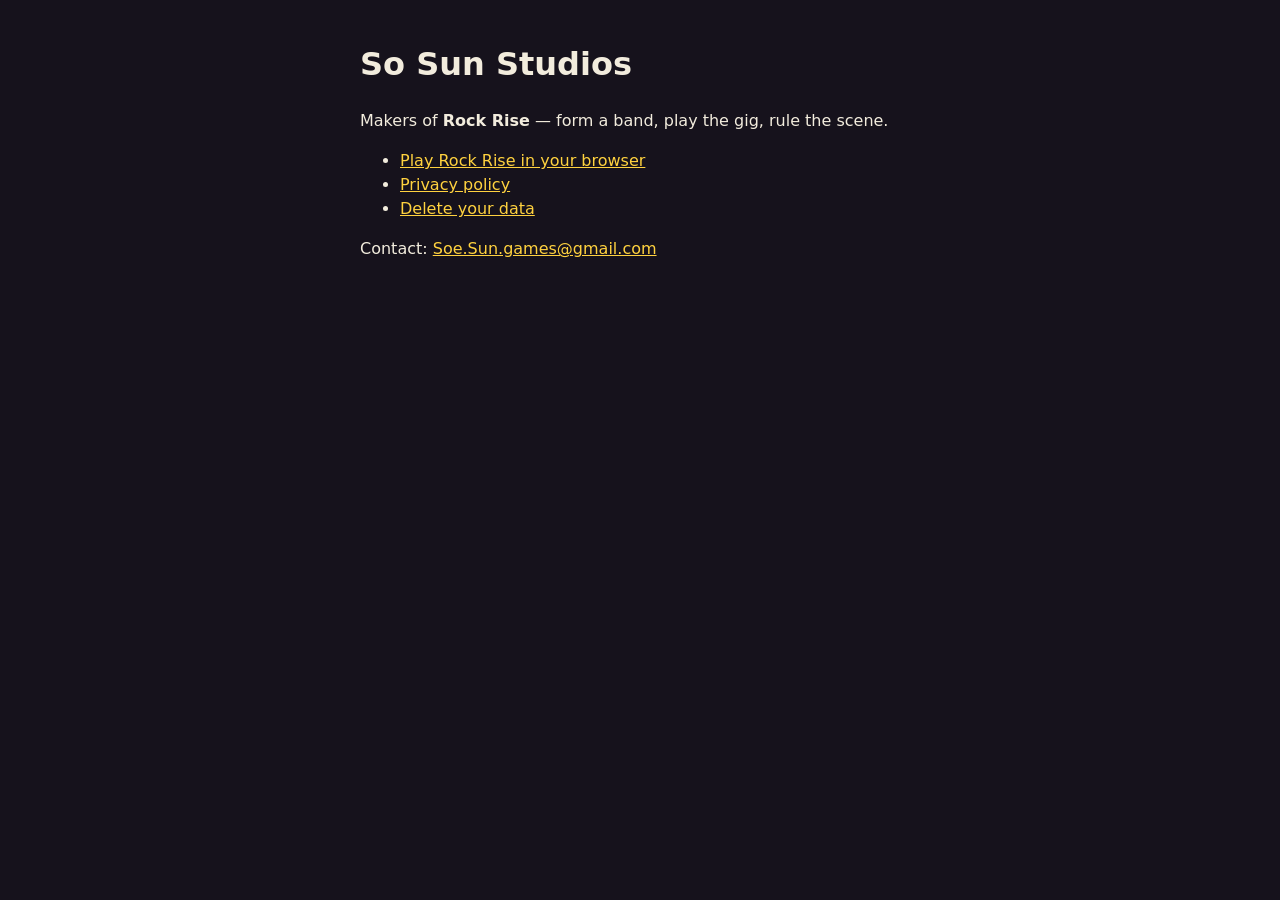
==== index.html @ fcf18593 "So Sun Studios root site: app-ads.txt for AdMob + links to Rock Rise" ====
<!doctype html><html lang="en"><head><meta charset="utf-8"><meta name="viewport" content="width=device-width,initial-scale=1"><title>So Sun Studios</title>
<style>body{font-family:system-ui,sans-serif;background:#16121C;color:#F2ECDD;max-width:560px;margin:40px auto;padding:0 18px;line-height:1.5}a{color:#FFD23F}</style></head>
<body><h1>So Sun Studios</h1><p>Makers of <b>Rock Rise</b> — form a band, play the gig, rule the scene.</p>
<ul><li><a href="https://raseosan.github.io/rock-rise-app/">Play Rock Rise in your browser</a></li><li><a href="https://raseosan.github.io/rock-rise-app/privacy.html">Privacy policy</a></li><li><a href="https://raseosan.github.io/rock-rise-app/delete.html">Delete your data</a></li></ul>
<p>Contact: <a href="mailto:Soe.Sun.games@gmail.com">Soe.Sun.games@gmail.com</a></p></body></html>
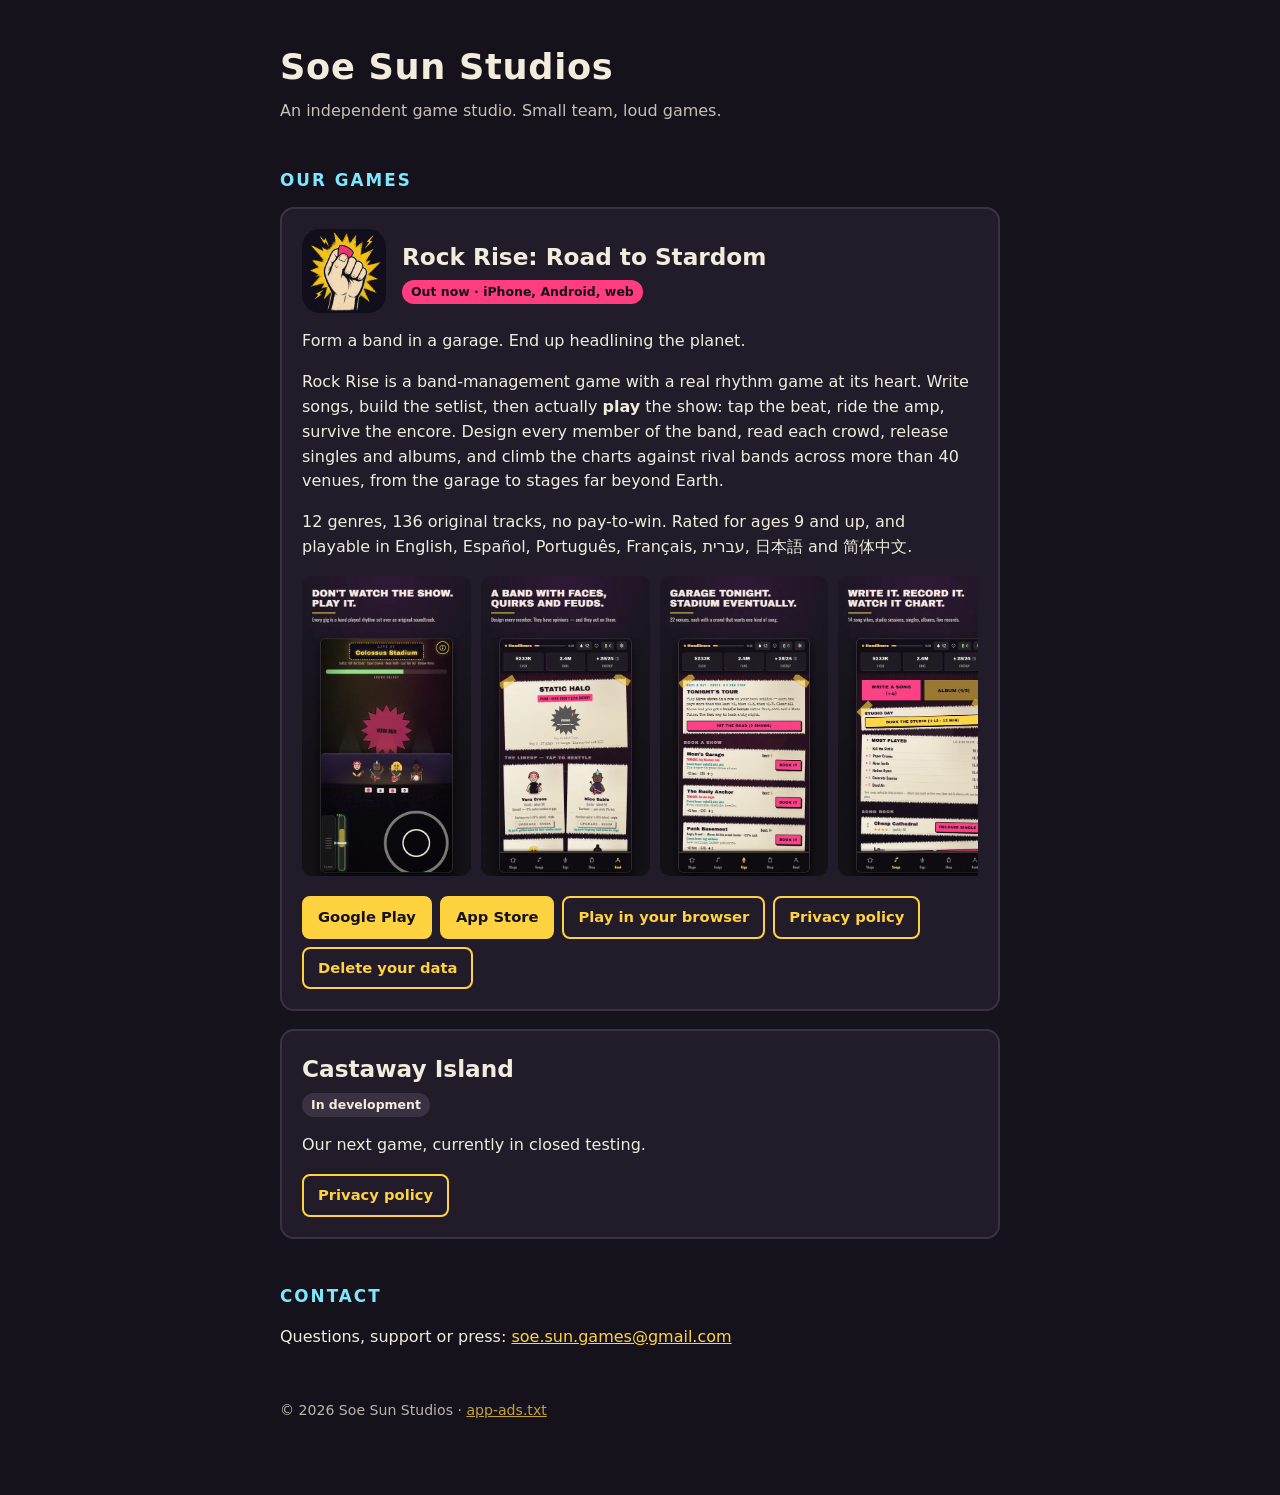
==== commit d20032f0: "Developer page: Soe Sun Studios — Rock Rise (description, screenshots, store links, privacy, data de" ====
--- a/index.html
+++ b/index.html
@@ -1,5 +1,88 @@
-<!doctype html><html lang="en"><head><meta charset="utf-8"><meta name="viewport" content="width=device-width,initial-scale=1"><title>So Sun Studios</title>
-<style>body{font-family:system-ui,sans-serif;background:#16121C;color:#F2ECDD;max-width:560px;margin:40px auto;padding:0 18px;line-height:1.5}a{color:#FFD23F}</style></head>
-<body><h1>So Sun Studios</h1><p>Makers of <b>Rock Rise</b> — form a band, play the gig, rule the scene.</p>
-<ul><li><a href="https://raseosan.github.io/rock-rise-app/">Play Rock Rise in your browser</a></li><li><a href="https://raseosan.github.io/rock-rise-app/privacy.html">Privacy policy</a></li><li><a href="https://raseosan.github.io/rock-rise-app/delete.html">Delete your data</a></li></ul>
-<p>Contact: <a href="mailto:Soe.Sun.games@gmail.com">Soe.Sun.games@gmail.com</a></p></body></html>
+<!doctype html>
+<html lang="en">
+<head>
+<meta charset="utf-8">
+<meta name="viewport" content="width=device-width,initial-scale=1">
+<title>Soe Sun Studios — independent game developer</title>
+<meta name="description" content="Soe Sun Studios is an independent game studio. Makers of Rock Rise, the band game where you play every gig by hand.">
+<link rel="icon" href="img/rock-rise-icon.png">
+<style>
+  :root { --ink:#16121C; --cream:#F2ECDD; --pink:#FF3D7F; --yellow:#FFD23F; --cyan:#7CE7FF; }
+  * { box-sizing:border-box; }
+  body { margin:0; font-family:system-ui,-apple-system,"Segoe UI",Roboto,sans-serif; background:var(--ink); color:var(--cream); line-height:1.55; }
+  main { max-width:760px; margin:0 auto; padding:40px 20px 60px; }
+  a { color:var(--yellow); }
+  header h1 { font-size:2.2rem; margin:0 0 4px; letter-spacing:.02em; }
+  header p { margin:0; opacity:.8; }
+  h2 { font-size:1.05rem; letter-spacing:.12em; text-transform:uppercase; color:var(--cyan); margin:44px 0 14px; }
+  .app { background:#211b2a; border:2px solid #3a3242; border-radius:14px; padding:20px; margin-bottom:18px; }
+  .app-head { display:flex; gap:16px; align-items:center; }
+  .app-head img { width:84px; height:84px; border-radius:18px; flex-shrink:0; }
+  .app-head h3 { margin:0; font-size:1.45rem; }
+  .tag { display:inline-block; font-size:.78rem; font-weight:700; padding:2px 9px; border-radius:99px; background:var(--pink); color:var(--ink); margin-top:6px; }
+  .tag.dev { background:#3a3242; color:var(--cream); }
+  .shots { display:flex; gap:10px; overflow-x:auto; margin:16px 0 4px; padding-bottom:6px; }
+  .shots img { height:300px; border-radius:10px; flex-shrink:0; }
+  .links { display:flex; flex-wrap:wrap; gap:8px; margin-top:14px; }
+  .links a { text-decoration:none; font-weight:700; font-size:.92rem; padding:8px 14px; border-radius:8px; border:2px solid var(--yellow); }
+  .links a.main { background:var(--yellow); color:var(--ink); }
+  footer { margin-top:50px; font-size:.88rem; opacity:.75; }
+</style>
+</head>
+<body>
+<main>
+  <header>
+    <h1>Soe Sun Studios</h1>
+    <p>An independent game studio. Small team, loud games.</p>
+  </header>
+
+  <h2>Our games</h2>
+
+  <section class="app" id="rock-rise">
+    <div class="app-head">
+      <img src="img/rock-rise-icon.png" alt="Rock Rise app icon">
+      <div>
+        <h3>Rock Rise: Road to Stardom</h3>
+        <span class="tag">Out now · iPhone, Android, web</span>
+      </div>
+    </div>
+    <p>Form a band in a garage. End up headlining the planet.</p>
+    <p>Rock Rise is a band-management game with a real rhythm game at its heart. Write songs, build the setlist, then actually <b>play</b> the show: tap the beat, ride the amp, survive the encore. Design every member of the band, read each crowd, release singles and albums, and climb the charts against rival bands across more than 40 venues, from the garage to stages far beyond Earth.</p>
+    <p>12 genres, 136 original tracks, no pay-to-win. Rated for ages 9 and up, and playable in English, Español, Português, Français, <bdi>עברית</bdi>, 日本語 and 简体中文.</p>
+    <div class="shots">
+      <img src="img/rr-1-gig.webp" alt="Playing a gig in Rock Rise" loading="lazy">
+      <img src="img/rr-2-band.webp" alt="Designing the band" loading="lazy">
+      <img src="img/rr-3-venues.webp" alt="Choosing a venue" loading="lazy">
+      <img src="img/rr-4-songs.webp" alt="Writing songs" loading="lazy">
+    </div>
+    <div class="links">
+      <a class="main" href="https://play.google.com/store/apps/details?id=com.rockrise.game">Google Play</a>
+      <a class="main" href="https://apps.apple.com/app/rock-rise-road-to-stardom/id6828766528">App Store</a>
+      <a href="https://raseosan.github.io/rock-rise-app/">Play in your browser</a>
+      <a href="https://raseosan.github.io/rock-rise-app/privacy.html">Privacy policy</a>
+      <a href="https://raseosan.github.io/rock-rise-app/delete.html">Delete your data</a>
+    </div>
+  </section>
+
+  <section class="app" id="castaway-island">
+    <div class="app-head">
+      <div>
+        <h3>Castaway Island</h3>
+        <span class="tag dev">In development</span>
+      </div>
+    </div>
+    <p>Our next game, currently in closed testing.</p>
+    <div class="links">
+      <a href="castaway/privacy.html">Privacy policy</a>
+    </div>
+  </section>
+
+  <h2>Contact</h2>
+  <p>Questions, support or press: <a href="mailto:soe.sun.games@gmail.com">soe.sun.games@gmail.com</a></p>
+
+  <footer>
+    <p>&copy; 2026 Soe Sun Studios · <a href="app-ads.txt">app-ads.txt</a></p>
+  </footer>
+</main>
+</body>
+</html>
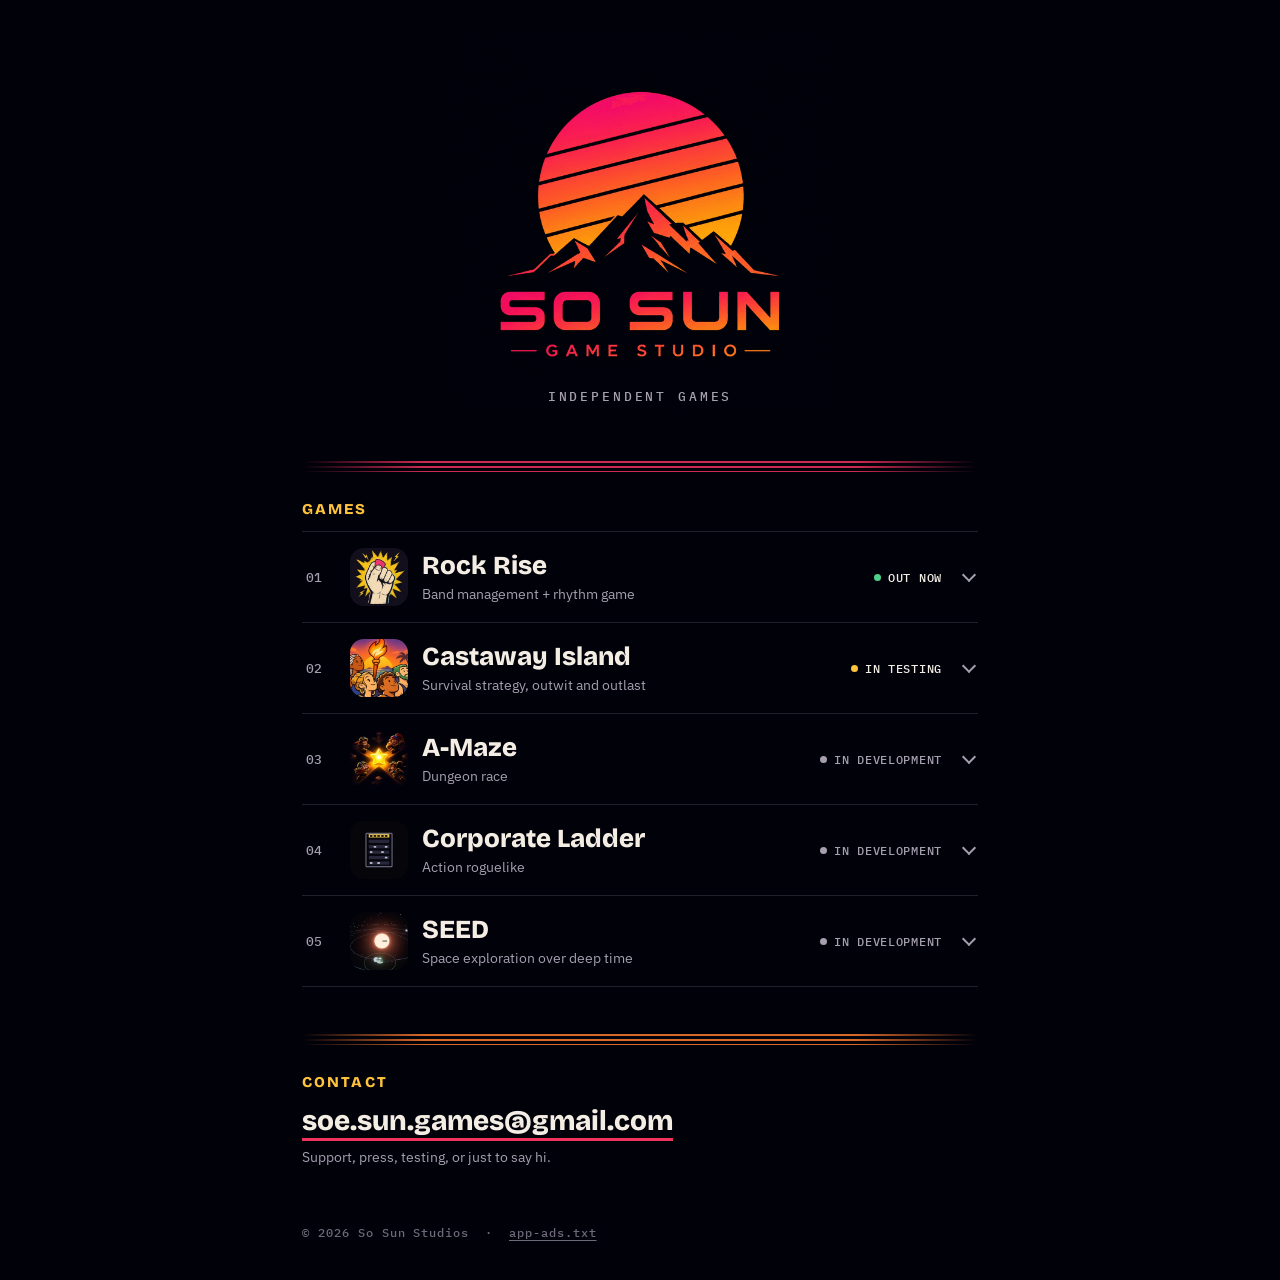
==== commit d0cba951: "So Sun Studios page: logo-led redesign, games as drop-downs (Rock Rise, Castaway Island + TestFlight" ====
--- a/index.html
+++ b/index.html
@@ -3,86 +3,208 @@
 <head>
 <meta charset="utf-8">
 <meta name="viewport" content="width=device-width,initial-scale=1">
-<title>Soe Sun Studios — independent game developer</title>
-<meta name="description" content="Soe Sun Studios is an independent game studio. Makers of Rock Rise, the band game where you play every gig by hand.">
-<link rel="icon" href="img/rock-rise-icon.png">
+<title>So Sun Studios</title>
+<meta name="description" content="So Sun Studios makes games: Rock Rise, Castaway Island, A-Maze, Corporate Ladder and SEED.">
+<meta property="og:title" content="So Sun Studios">
+<meta property="og:image" content="https://raseosan.github.io/img/so-sun-logo.png">
+<link rel="icon" href="img/so-sun-logo.png">
+<link rel="preconnect" href="https://fonts.googleapis.com">
+<link rel="preconnect" href="https://fonts.gstatic.com" crossorigin>
+<link href="https://fonts.googleapis.com/css2?family=Bricolage+Grotesque:opsz,wght@12..96,500;12..96,800&family=IBM+Plex+Sans:wght@400;500&family=IBM+Plex+Mono:wght@500&display=swap" rel="stylesheet">
 <style>
-  :root { --ink:#16121C; --cream:#F2ECDD; --pink:#FF3D7F; --yellow:#FFD23F; --cyan:#7CE7FF; }
-  * { box-sizing:border-box; }
-  body { margin:0; font-family:system-ui,-apple-system,"Segoe UI",Roboto,sans-serif; background:var(--ink); color:var(--cream); line-height:1.55; }
-  main { max-width:760px; margin:0 auto; padding:40px 20px 60px; }
-  a { color:var(--yellow); }
-  header h1 { font-size:2.2rem; margin:0 0 4px; letter-spacing:.02em; }
-  header p { margin:0; opacity:.8; }
-  h2 { font-size:1.05rem; letter-spacing:.12em; text-transform:uppercase; color:var(--cyan); margin:44px 0 14px; }
-  .app { background:#211b2a; border:2px solid #3a3242; border-radius:14px; padding:20px; margin-bottom:18px; }
-  .app-head { display:flex; gap:16px; align-items:center; }
-  .app-head img { width:84px; height:84px; border-radius:18px; flex-shrink:0; }
-  .app-head h3 { margin:0; font-size:1.45rem; }
-  .tag { display:inline-block; font-size:.78rem; font-weight:700; padding:2px 9px; border-radius:99px; background:var(--pink); color:var(--ink); margin-top:6px; }
-  .tag.dev { background:#3a3242; color:var(--cream); }
-  .shots { display:flex; gap:10px; overflow-x:auto; margin:16px 0 4px; padding-bottom:6px; }
-  .shots img { height:300px; border-radius:10px; flex-shrink:0; }
-  .links { display:flex; flex-wrap:wrap; gap:8px; margin-top:14px; }
-  .links a { text-decoration:none; font-weight:700; font-size:.92rem; padding:8px 14px; border-radius:8px; border:2px solid var(--yellow); }
-  .links a.main { background:var(--yellow); color:var(--ink); }
-  footer { margin-top:50px; font-size:.88rem; opacity:.75; }
+  :root {
+    --night: #01010A;
+    --ink: #0b0a16;
+    --line: #23202e;
+    --cream: #f4ede4;
+    --dim: #a59fae;
+    --pink: #f0325f;
+    --orange: #ff7a2f;
+    --gold: #ffc23d;
+  }
+  * { box-sizing: border-box; }
+  html { background: var(--night); }
+  body { margin: 0; color: var(--cream); font: 400 17px/1.6 "IBM Plex Sans", system-ui, sans-serif; }
+  a { color: var(--gold); text-underline-offset: 3px; }
+  .wrap { max-width: 720px; margin: 0 auto; padding: 0 22px; }
+
+  /* the logo IS the header — the page background is the logo's own black, so it has no edge */
+  .hero { text-align: center; padding: 34px 0 8px; }
+  .hero img { width: min(380px, 78vw); height: auto; display: block; margin: 0 auto; }
+  .hero p { font: 500 13px/1.4 "IBM Plex Mono", monospace; letter-spacing: .22em; text-transform: uppercase; color: var(--dim); margin: -26px 0 0; }
+
+  /* the logo's sun stripes, reused as the section rule */
+  .stripes { height: 14px; margin: 44px 0 30px; background: repeating-linear-gradient(180deg, transparent 0 3px, var(--pink) 3px 5px);
+    -webkit-mask: linear-gradient(90deg, transparent, #000 18%, #000 82%, transparent); mask: linear-gradient(90deg, transparent, #000 18%, #000 82%, transparent); opacity: .85; }
+  .stripes.warm { background: repeating-linear-gradient(180deg, transparent 0 3px, var(--orange) 3px 5px); }
+
+  h2 { font: 800 15px/1 "Bricolage Grotesque", sans-serif; letter-spacing: .14em; text-transform: uppercase; color: var(--gold); margin: 0 0 14px; }
+
+  /* games: one row each, opens in place */
+  .game { border-top: 1px solid var(--line); }
+  .game:last-of-type { border-bottom: 1px solid var(--line); }
+  .game summary { list-style: none; cursor: pointer; display: grid; grid-template-columns: 30px 58px 1fr auto 18px; align-items: center; gap: 14px; padding: 16px 4px; }
+  .game summary::-webkit-details-marker { display: none; }
+  .game summary:hover .name { color: var(--gold); }
+  .game summary:focus-visible { outline: 2px solid var(--gold); outline-offset: 2px; border-radius: 6px; }
+  .num { font: 500 13px "IBM Plex Mono", monospace; color: var(--dim); }
+  .icon { width: 58px; height: 58px; border-radius: 14px; display: block; background: var(--ink); }
+  .name { font: 800 clamp(20px, 4.6vw, 26px)/1.1 "Bricolage Grotesque", sans-serif; transition: color .15s; }
+  .kind { display: block; font: 400 14px/1.3 "IBM Plex Sans", sans-serif; color: var(--dim); margin-top: 3px; }
+  .status { font: 500 12px "IBM Plex Mono", monospace; letter-spacing: .06em; text-transform: uppercase; color: var(--dim); white-space: nowrap; }
+  .status::before { content: ""; display: inline-block; width: 7px; height: 7px; border-radius: 50%; margin-right: 7px; vertical-align: 1px; background: var(--dim); }
+  .status.live { color: var(--cream); } .status.live::before { background: #4fd18b; }
+  .status.test { color: var(--cream); } .status.test::before { background: var(--gold); }
+  .chev { width: 10px; height: 10px; border-right: 2px solid var(--dim); border-bottom: 2px solid var(--dim); transform: rotate(45deg); transition: transform .2s; justify-self: end; margin-top: -4px; }
+  .game[open] .chev { transform: rotate(-135deg); margin-top: 4px; }
+
+  .body { padding: 0 4px 26px 116px; }
+  .body p { margin: 0 0 12px; color: #e6dfd6; }
+  .body .lead { font: 500 19px/1.45 "Bricolage Grotesque", sans-serif; color: var(--cream); }
+  .banner { width: 100%; border-radius: 12px; display: block; margin: 4px 0 16px; }
+  .shots { display: flex; gap: 10px; overflow-x: auto; margin: 6px 0 16px; padding-bottom: 6px; scrollbar-width: thin; }
+  .shots img { height: 260px; border-radius: 10px; flex-shrink: 0; }
+  .actions { display: flex; flex-wrap: wrap; gap: 10px 16px; align-items: center; margin-top: 6px; }
+  .btn { display: inline-block; font: 800 15px "Bricolage Grotesque", sans-serif; text-decoration: none; color: var(--night); background: var(--gold); padding: 10px 18px; border-radius: 999px; }
+  .btn:hover { background: #ffd56e; }
+  .btn.alt { background: transparent; color: var(--cream); box-shadow: inset 0 0 0 2px #3a3546; }
+  .btn.alt:hover { box-shadow: inset 0 0 0 2px var(--gold); }
+  .small { font-size: 14px; color: var(--dim); }
+  .small a { color: var(--dim); }
+
+  .contact p { margin: 0 0 8px; }
+  .contact .mail { font: 800 clamp(20px, 5vw, 28px) "Bricolage Grotesque", sans-serif; color: var(--cream); text-decoration: none; border-bottom: 3px solid var(--pink); }
+  footer { margin: 56px 0 40px; font: 500 12px "IBM Plex Mono", monospace; letter-spacing: .08em; color: #6f6a79; }
+  footer a { color: #6f6a79; }
+
+  @media (max-width: 560px) {
+    .game summary { grid-template-columns: 50px 1fr 16px; gap: 12px; }
+    .num { display: none; }
+    .icon { width: 50px; height: 50px; border-radius: 12px; }
+    .status { grid-column: 2; grid-row: 2; margin-top: -6px; }
+    .chev { grid-column: 3; grid-row: 1; }
+    .body { padding-left: 4px; }
+    .shots img { height: 220px; }
+  }
+  @media (prefers-reduced-motion: reduce) { * { transition: none !important; } }
 </style>
 </head>
 <body>
-<main>
-  <header>
-    <h1>Soe Sun Studios</h1>
-    <p>An independent game studio. Small team, loud games.</p>
+<div class="wrap">
+
+  <header class="hero">
+    <img src="img/so-sun-logo.png" alt="So Sun Game Studio" width="640" height="640">
+    <p>Independent games</p>
   </header>
 
-  <h2>Our games</h2>
-
-  <section class="app" id="rock-rise">
-    <div class="app-head">
-      <img src="img/rock-rise-icon.png" alt="Rock Rise app icon">
-      <div>
-        <h3>Rock Rise: Road to Stardom</h3>
-        <span class="tag">Out now · iPhone, Android, web</span>
-      </div>
-    </div>
-    <p>Form a band in a garage. End up headlining the planet.</p>
-    <p>Rock Rise is a band-management game with a real rhythm game at its heart. Write songs, build the setlist, then actually <b>play</b> the show: tap the beat, ride the amp, survive the encore. Design every member of the band, read each crowd, release singles and albums, and climb the charts against rival bands across more than 40 venues, from the garage to stages far beyond Earth.</p>
-    <p>12 genres, 136 original tracks, no pay-to-win. Rated for ages 9 and up, and playable in English, Español, Português, Français, <bdi>עברית</bdi>, 日本語 and 简体中文.</p>
-    <div class="shots">
-      <img src="img/rr-1-gig.webp" alt="Playing a gig in Rock Rise" loading="lazy">
-      <img src="img/rr-2-band.webp" alt="Designing the band" loading="lazy">
-      <img src="img/rr-3-venues.webp" alt="Choosing a venue" loading="lazy">
-      <img src="img/rr-4-songs.webp" alt="Writing songs" loading="lazy">
-    </div>
-    <div class="links">
-      <a class="main" href="https://play.google.com/store/apps/details?id=com.rockrise.game">Google Play</a>
-      <a class="main" href="https://apps.apple.com/app/rock-rise-road-to-stardom/id6828766528">App Store</a>
-      <a href="https://raseosan.github.io/rock-rise-app/">Play in your browser</a>
-      <a href="https://raseosan.github.io/rock-rise-app/privacy.html">Privacy policy</a>
-      <a href="https://raseosan.github.io/rock-rise-app/delete.html">Delete your data</a>
-    </div>
+  <div class="stripes"></div>
+
+  <section aria-labelledby="games">
+    <h2 id="games">Games</h2>
+
+    <details class="game" id="rock-rise">
+      <summary>
+        <span class="num">01</span>
+        <img class="icon" src="img/icon-rock-rise.webp" alt="">
+        <span><span class="name">Rock Rise</span><span class="kind">Band management + rhythm game</span></span>
+        <span class="status live">Out now</span>
+        <span class="chev" aria-hidden="true"></span>
+      </summary>
+      <div class="body">
+        <p class="lead">Form a band in a garage. End up headlining the planet.</p>
+        <p>Write songs, build the setlist, then play every show yourself: tap the beat, ride the amp, survive the encore. Design each member of the band, read every crowd, release singles and albums, and climb the charts against rival bands, from the garage to stages far beyond Earth.</p>
+        <p>12 genres, 136 original tracks, no pay-to-win. Ages 9 and up. In English, Español, Português, Français, <bdi>עברית</bdi>, 日本語 and 简体中文.</p>
+        <div class="shots">
+          <img src="img/rr-1-gig.webp" alt="Playing a gig" loading="lazy">
+          <img src="img/rr-2-band.webp" alt="Designing the band" loading="lazy">
+          <img src="img/rr-3-venues.webp" alt="Choosing a venue" loading="lazy">
+          <img src="img/rr-4-songs.webp" alt="Writing songs" loading="lazy">
+        </div>
+        <div class="actions">
+          <a class="btn" href="https://play.google.com/store/apps/details?id=com.rockrise.game">Google Play</a>
+          <a class="btn" href="https://apps.apple.com/app/rock-rise-road-to-stardom/id6828766528">App Store</a>
+          <a class="btn alt" href="https://raseosan.github.io/rock-rise-app/">Play in the browser</a>
+        </div>
+        <p class="small" style="margin-top:14px"><a href="https://raseosan.github.io/rock-rise-app/privacy.html">Privacy policy</a> · <a href="https://raseosan.github.io/rock-rise-app/delete.html">Delete your data</a></p>
+      </div>
+    </details>
+
+    <details class="game" id="castaway">
+      <summary>
+        <span class="num">02</span>
+        <img class="icon" src="img/icon-castaway.webp" alt="">
+        <span><span class="name">Castaway Island</span><span class="kind">Survival strategy, outwit and outlast</span></span>
+        <span class="status test">In testing</span>
+        <span class="chev" aria-hidden="true"></span>
+      </summary>
+      <div class="body">
+        <img class="banner" src="img/castaway-banner.webp" alt="Castaway Island" loading="lazy">
+        <p class="lead">Stranded with a tribe of strangers. Only one walks away the winner.</p>
+        <p>Build alliances, find hidden idols, win challenges and survive tribal council. Everyone at camp has their own plans, and not everything you hear is true.</p>
+        <div class="actions">
+          <a class="btn" href="https://testflight.apple.com/join/5nY78xYC">Sign up for testing</a>
+          <span class="small">iPhone, through TestFlight. On Android? <a href="mailto:soe.sun.games@gmail.com?subject=Castaway%20Island%20Android%20testing">Email us</a> and we'll add you.</span>
+        </div>
+        <p class="small" style="margin-top:14px"><a href="castaway/privacy.html">Privacy policy</a></p>
+      </div>
+    </details>
+
+    <details class="game" id="a-maze">
+      <summary>
+        <span class="num">03</span>
+        <img class="icon" src="img/icon-amaze.webp" alt="">
+        <span><span class="name">A-Maze</span><span class="kind">Dungeon race</span></span>
+        <span class="status">In development</span>
+        <span class="chev" aria-hidden="true"></span>
+      </summary>
+      <div class="body">
+        <p class="lead">Two racers, one hidden dungeon, a golden star in the middle.</p>
+        <p>You and a rival start in different corners of the same dark maze. There is no map and no arrow: you only see a few steps around you, so you explore, follow your rival's fading footprints, and slow them down with silly weapons and traps. A race takes about four minutes.</p>
+      </div>
+    </details>
+
+    <details class="game" id="corporate-ladder">
+      <summary>
+        <span class="num">04</span>
+        <img class="icon" src="img/icon-corporate-ladder.webp" alt="">
+        <span><span class="name">Corporate Ladder</span><span class="kind">Action roguelike</span></span>
+        <span class="status">In development</span>
+        <span class="chev" aria-hidden="true"></span>
+      </summary>
+      <div class="body">
+        <p class="lead">You are an employee. The tower does not match its floor plan. You are going up anyway.</p>
+        <p>Every floor is generated, every weapon replaces the one you hold, and every item stacks with every other item, including the combinations nobody planned for.</p>
+        <div class="actions">
+          <a class="btn alt" href="https://raseosan.github.io/office-isaac/">Try the early build in your browser</a>
+        </div>
+      </div>
+    </details>
+
+    <details class="game" id="seed">
+      <summary>
+        <span class="num">05</span>
+        <img class="icon" src="img/icon-seed.webp" alt="">
+        <span><span class="name">SEED</span><span class="kind">Space exploration over deep time</span></span>
+        <span class="status">In development</span>
+        <span class="chev" aria-hidden="true"></span>
+      </summary>
+      <div class="body">
+        <img class="banner" src="img/seed-shot.webp" alt="A star system in SEED" loading="lazy">
+        <p class="lead">You are Seed-0, humanity's first machine mind sent to the stars.</p>
+        <p>Explore new systems, build outposts, copy yourself, and watch your copies grow into minds of their own across thousands of years.</p>
+      </div>
+    </details>
   </section>
 
-  <section class="app" id="castaway-island">
-    <div class="app-head">
-      <div>
-        <h3>Castaway Island</h3>
-        <span class="tag dev">In development</span>
-      </div>
-    </div>
-    <p>Our next game, currently in closed testing.</p>
-    <div class="links">
-      <a href="castaway/privacy.html">Privacy policy</a>
-    </div>
+  <div class="stripes warm"></div>
+
+  <section class="contact" aria-labelledby="contact">
+    <h2 id="contact">Contact</h2>
+    <p><a class="mail" href="mailto:soe.sun.games@gmail.com">soe.sun.games@gmail.com</a></p>
+    <p class="small">Support, press, testing, or just to say hi.</p>
   </section>
 
-  <h2>Contact</h2>
-  <p>Questions, support or press: <a href="mailto:soe.sun.games@gmail.com">soe.sun.games@gmail.com</a></p>
-
-  <footer>
-    <p>&copy; 2026 Soe Sun Studios · <a href="app-ads.txt">app-ads.txt</a></p>
-  </footer>
-</main>
+  <footer>© 2026 So Sun Studios &nbsp;·&nbsp; <a href="app-ads.txt">app-ads.txt</a></footer>
+</div>
 </body>
 </html>
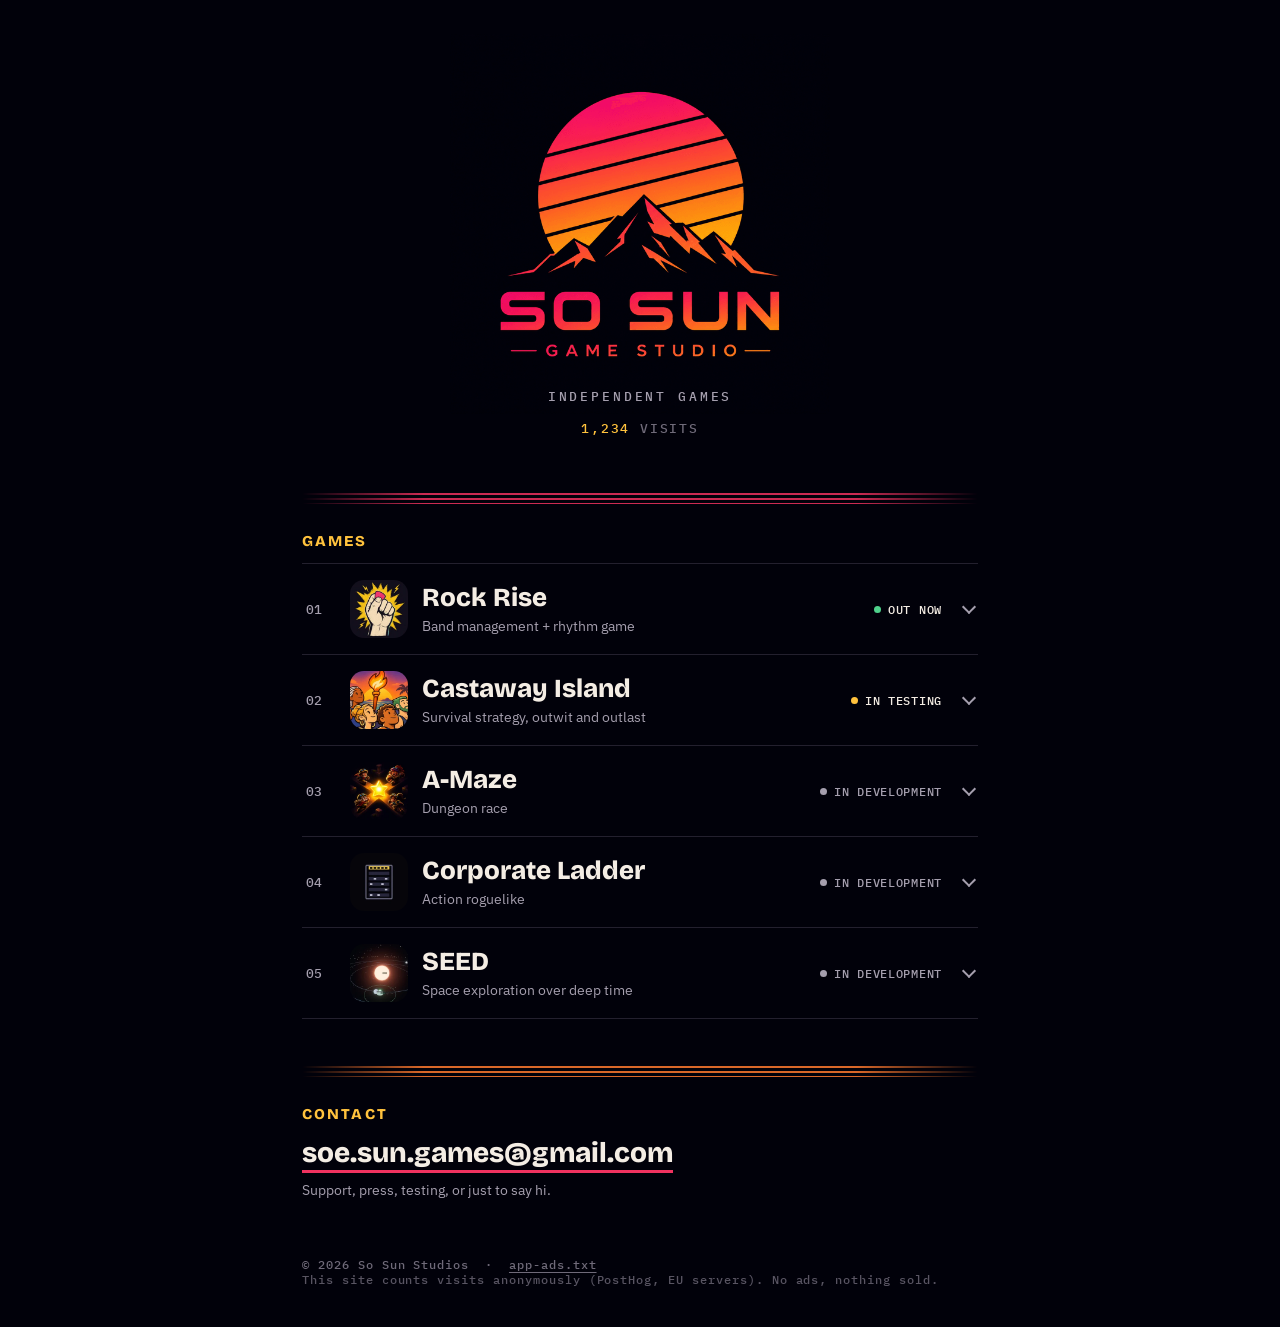
==== commit 0b56b80f: "Site: visit counter (from 1,234), anonymous PostHog stats (views, country, clicks, games opened, tim" ====
--- a/index.html
+++ b/index.html
@@ -34,6 +34,8 @@
   .hero p { font: 500 13px/1.4 "IBM Plex Mono", monospace; letter-spacing: .22em; text-transform: uppercase; color: var(--dim); margin: -26px 0 0; }
 
   /* the logo's sun stripes, reused as the section rule */
+  .hero .count { margin-top: 14px; letter-spacing: .14em; color: #6f6a79; }
+  .hero .count span { color: var(--gold); }
   .stripes { height: 14px; margin: 44px 0 30px; background: repeating-linear-gradient(180deg, transparent 0 3px, var(--pink) 3px 5px);
     -webkit-mask: linear-gradient(90deg, transparent, #000 18%, #000 82%, transparent); mask: linear-gradient(90deg, transparent, #000 18%, #000 82%, transparent); opacity: .85; }
   .stripes.warm { background: repeating-linear-gradient(180deg, transparent 0 3px, var(--orange) 3px 5px); }
@@ -95,6 +97,7 @@
   <header class="hero">
     <img src="img/so-sun-logo.png" alt="So Sun Game Studio" width="640" height="640">
     <p>Independent games</p>
+    <p class="count" aria-live="polite"><span id="visits">1,234</span> visits</p>
   </header>
 
   <div class="stripes"></div>
@@ -142,8 +145,8 @@
         <p class="lead">Stranded with a tribe of strangers. Only one walks away the winner.</p>
         <p>Build alliances, find hidden idols, win challenges and survive tribal council. Everyone at camp has their own plans, and not everything you hear is true.</p>
         <div class="actions">
-          <a class="btn" href="https://testflight.apple.com/join/5nY78xYC">Sign up for testing</a>
-          <span class="small">iPhone, through TestFlight. On Android? <a href="mailto:soe.sun.games@gmail.com?subject=Castaway%20Island%20Android%20testing">Email us</a> and we'll add you.</span>
+          <a class="btn" href="https://raseosan.github.io/castaway-testers/" data-track="castaway_signup">Sign up for testing</a>
+          <span class="small">iPhone or Android. We'll send you an invite.</span>
         </div>
         <p class="small" style="margin-top:14px"><a href="castaway/privacy.html">Privacy policy</a></p>
       </div>
@@ -174,9 +177,6 @@
       <div class="body">
         <p class="lead">You are an employee. The tower does not match its floor plan. You are going up anyway.</p>
         <p>Every floor is generated, every weapon replaces the one you hold, and every item stacks with every other item, including the combinations nobody planned for.</p>
-        <div class="actions">
-          <a class="btn alt" href="https://raseosan.github.io/office-isaac/">Try the early build in your browser</a>
-        </div>
       </div>
     </details>
 
@@ -204,7 +204,41 @@
     <p class="small">Support, press, testing, or just to say hi.</p>
   </section>
 
-  <footer>© 2026 So Sun Studios &nbsp;·&nbsp; <a href="app-ads.txt">app-ads.txt</a></footer>
+  <footer>© 2026 So Sun Studios &nbsp;·&nbsp; <a href="app-ads.txt">app-ads.txt</a><br><span style="opacity:.8">This site counts visits anonymously (PostHog, EU servers). No ads, nothing sold.</span></footer>
 </div>
+<script>
+/* visit counter: one count per browser session, starting from 1,234 (abacus.jasoncameron.dev, sosun-studios/visits) */
+(function () {
+  var counted = false; try { counted = sessionStorage.getItem("sosun_counted") === "1"; } catch (e) {}
+  var url = "https://abacus.jasoncameron.dev/" + (counted ? "get" : "hit") + "/sosun-studios/visits";
+  fetch(url).then(function (r) { return r.json(); }).then(function (j) {
+    if (j && typeof j.value === "number") { document.getElementById("visits").textContent = j.value.toLocaleString("en-US"); try { sessionStorage.setItem("sosun_counted", "1"); } catch (e) {} }
+  }).catch(function () {});
+})();
+
+/* analytics: PostHog (EU). Page views, country/city (from the IP, by PostHog), every click, which games get opened,
+   time on page, referrer. Super property site=so-sun-studios separates it from the Rock Rise game events. */
+(function () {
+  var s = document.createElement("script"); s.async = true; s.src = "https://eu-assets.i.posthog.com/static/array.js";
+  s.onload = function () {
+    if (!window.posthog || !window.posthog.init) return;
+    posthog.init("phc_Cpv3EW3yz5dcbLrqD7YDwLD3vKigddDuUrLu9fqXpeyg", { api_host: "https://eu.i.posthog.com", autocapture: true, capture_pageview: true, capture_pageleave: true, persistence: "localStorage", person_profiles: "identified_only", disable_session_recording: true, disable_surveys: true });
+    posthog.register({ site: "so-sun-studios" });
+  };
+  document.head.appendChild(s);
+  var t0 = Date.now();
+  function cap(ev, props) { try { if (window.posthog && posthog.capture) posthog.capture(ev, props); } catch (e) {} }
+  document.querySelectorAll("details.game").forEach(function (d) {
+    d.addEventListener("toggle", function () { if (d.open) cap("site_game_opened", { game: d.id }); });
+  });
+  document.addEventListener("click", function (e) {
+    var a = e.target.closest && e.target.closest("a"); if (!a) return;
+    var g = a.closest("details.game");
+    cap("site_link_clicked", { href: a.href, label: (a.textContent || "").trim().slice(0, 60), game: g ? g.id : null, kind: a.dataset.track || null });
+  }, true);
+  function leave() { cap("site_time_spent", { seconds: Math.round((Date.now() - t0) / 1000), opened: Array.prototype.filter.call(document.querySelectorAll("details.game"), function (d) { return d.open; }).map(function (d) { return d.id; }) }); }
+  document.addEventListener("visibilitychange", function () { if (document.visibilityState === "hidden") leave(); });
+})();
+</script>
 </body>
 </html>
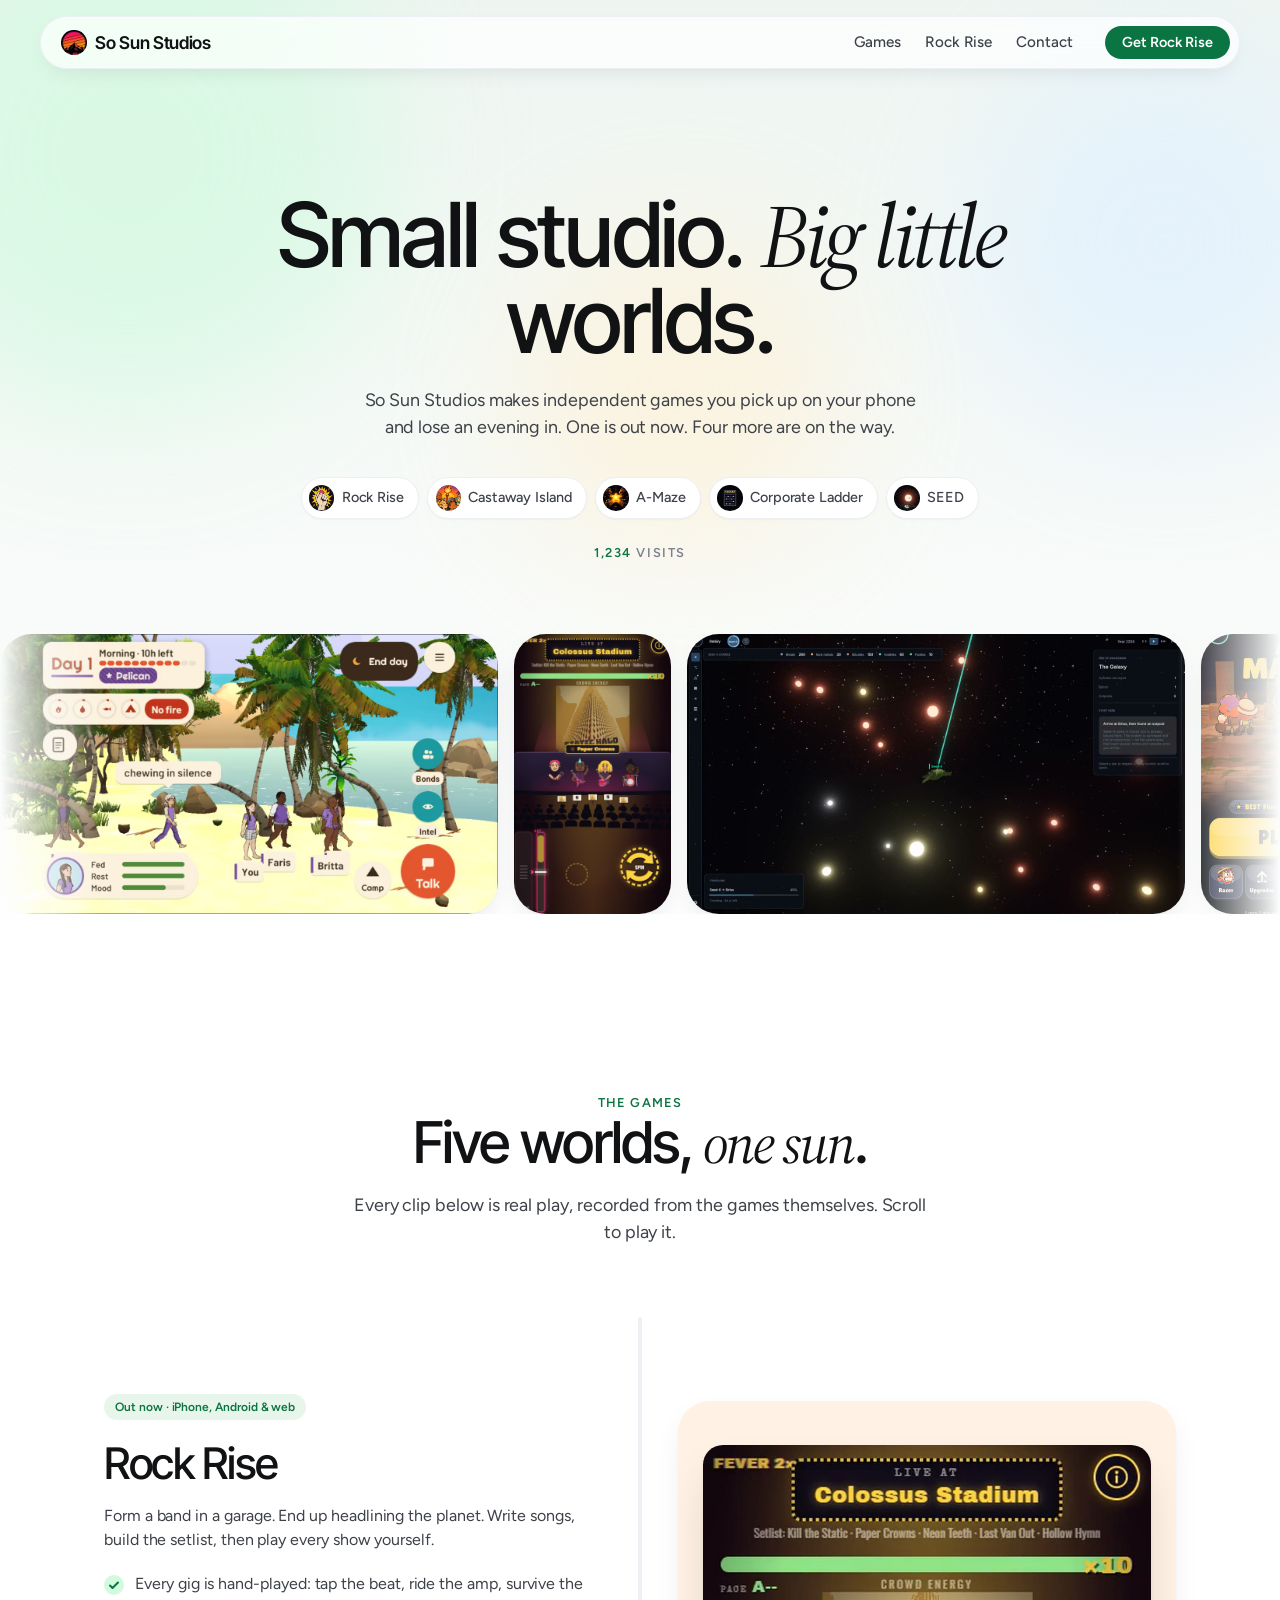
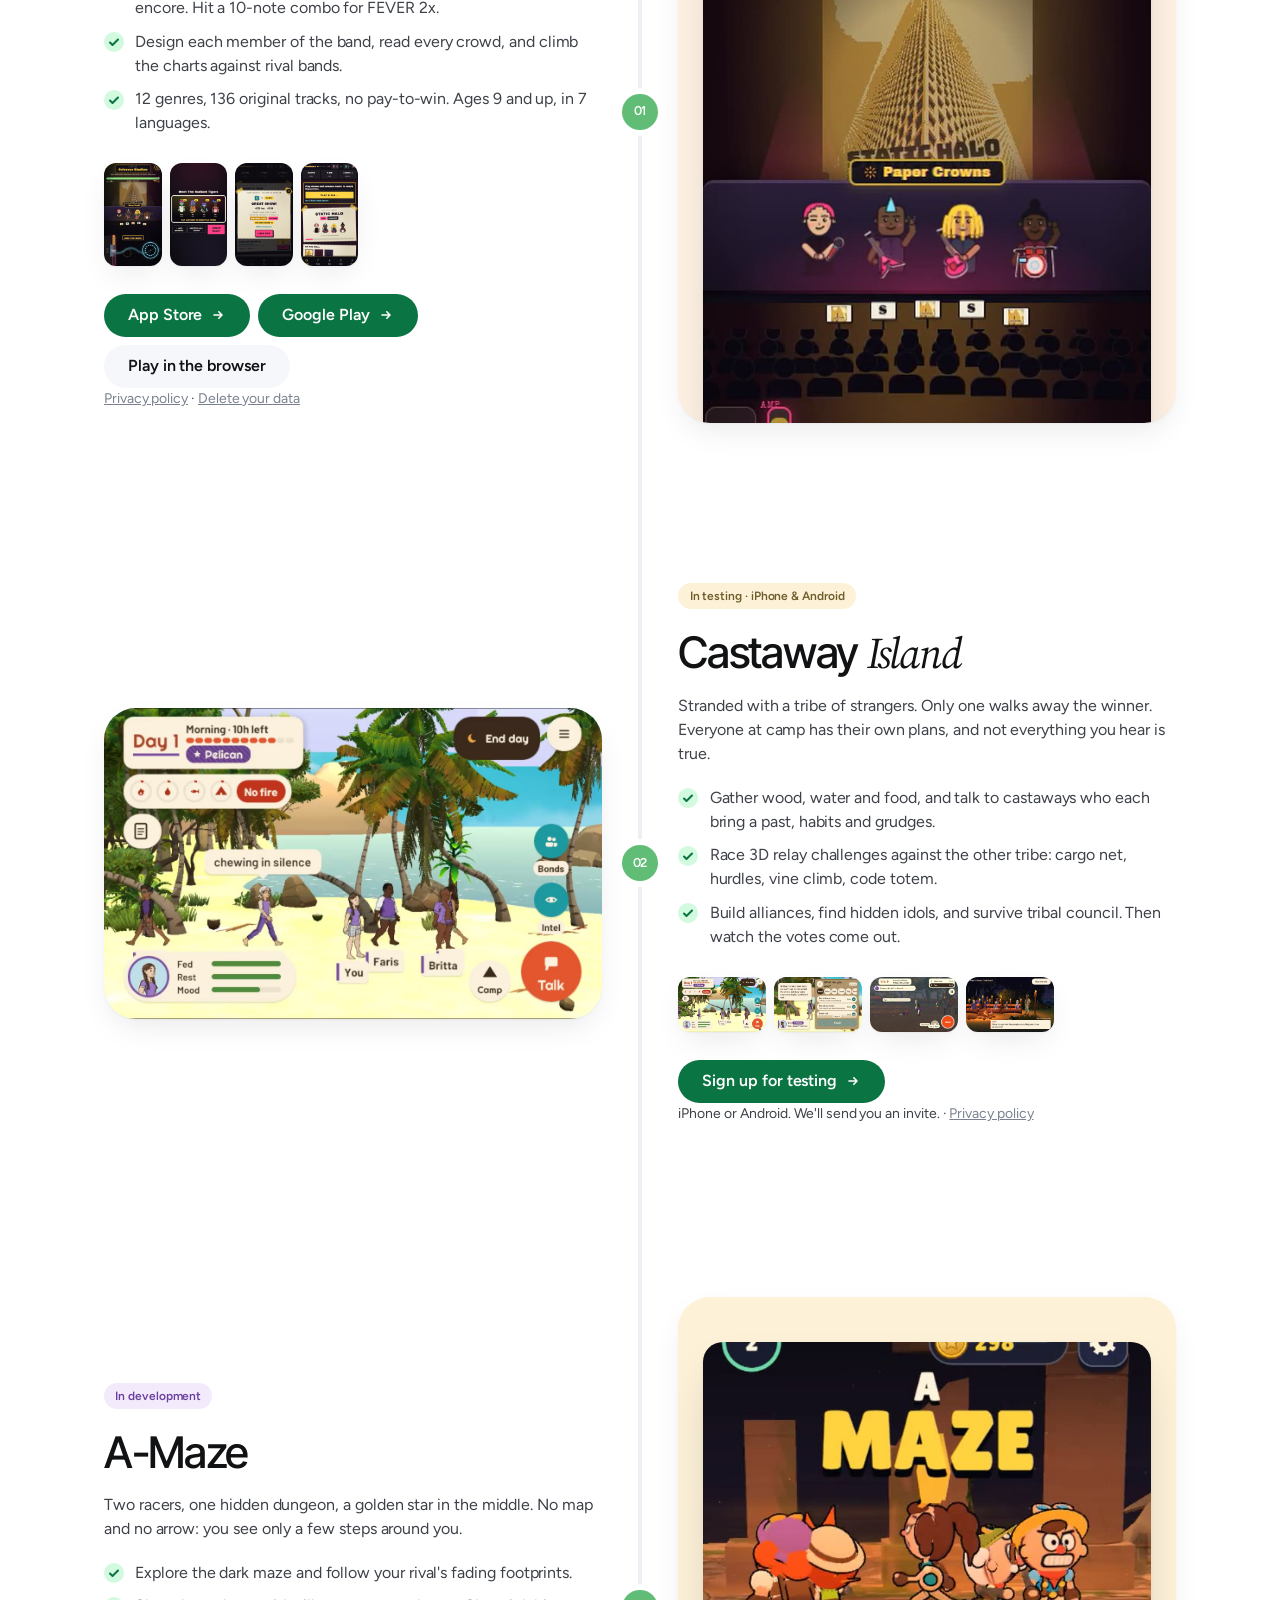
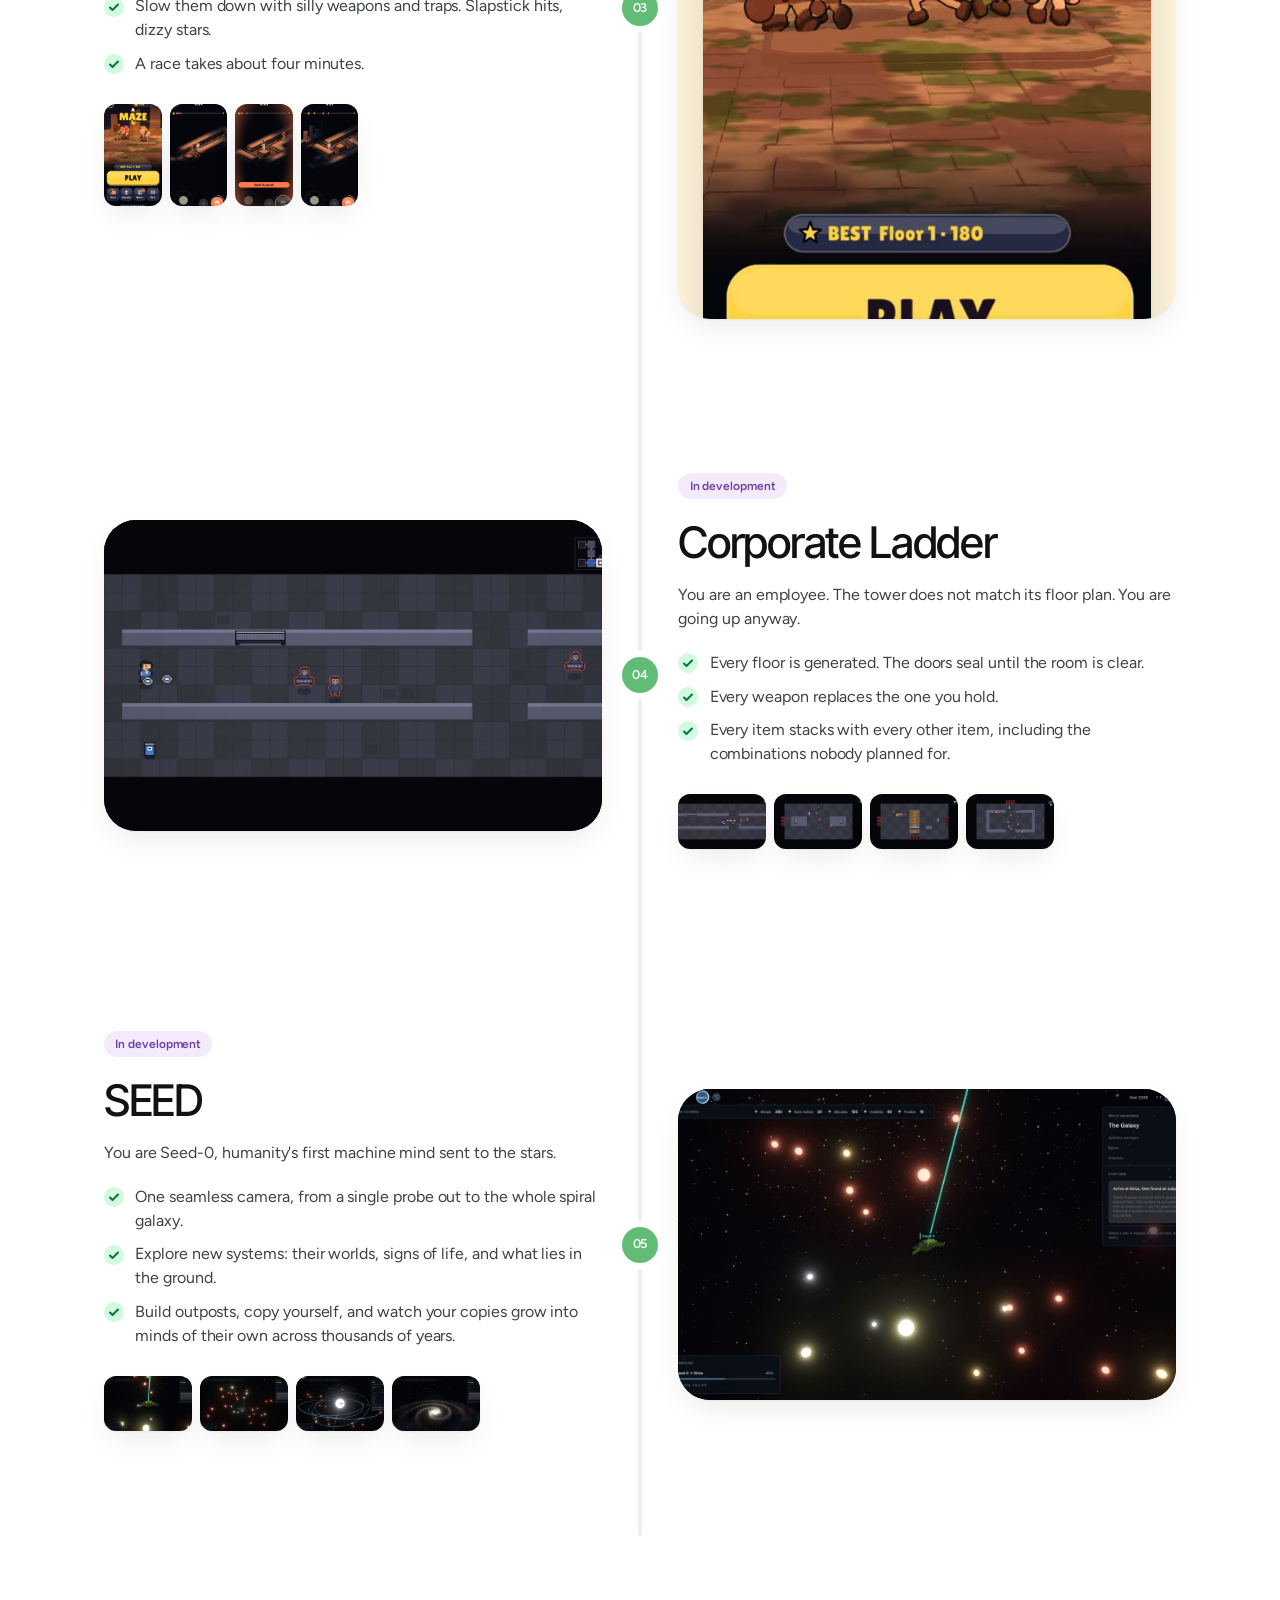
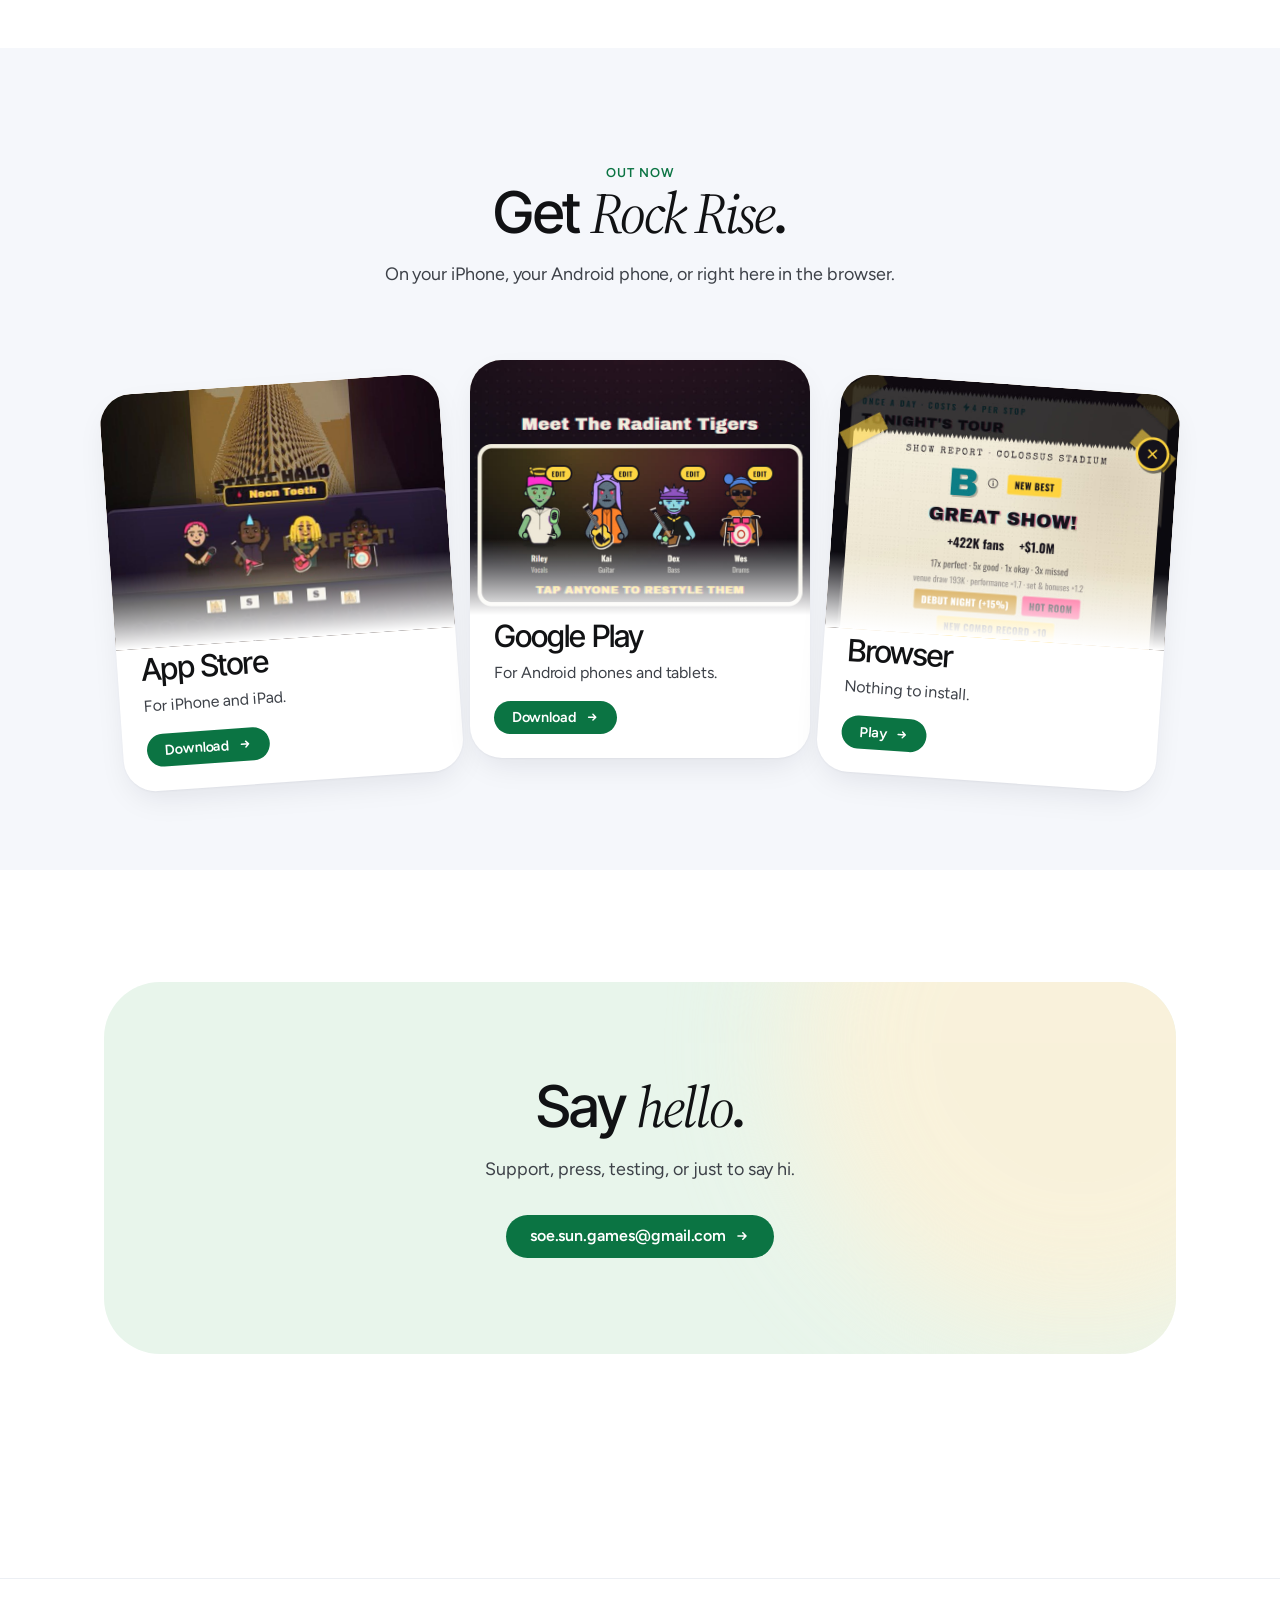
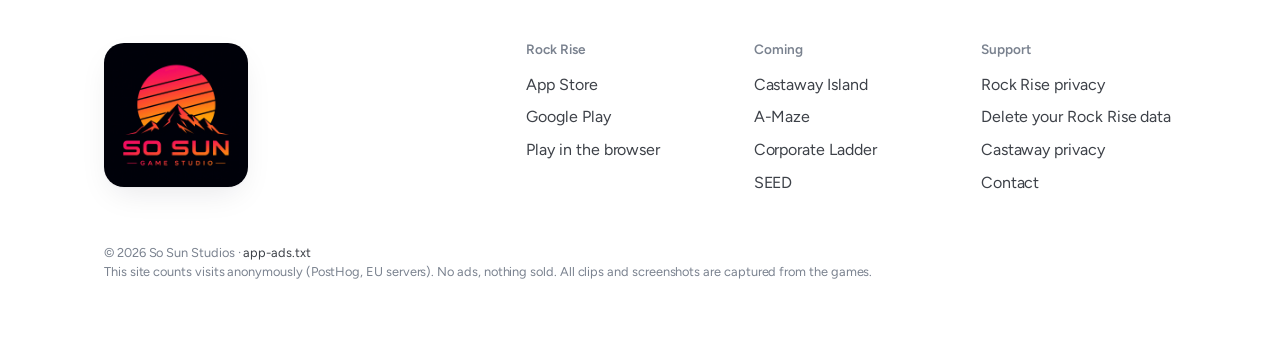
==== commit 462c569a: "Site redesign: light pastel layout, scroll-driven gameplay clips - New look: soft pastel hero, large" ====
--- a/index.html
+++ b/index.html
@@ -3,209 +3,293 @@
 <head>
 <meta charset="utf-8">
 <meta name="viewport" content="width=device-width,initial-scale=1">
-<title>So Sun Studios</title>
+<title>So Sun Studios — independent games</title>
 <meta name="description" content="So Sun Studios makes games: Rock Rise, Castaway Island, A-Maze, Corporate Ladder and SEED.">
 <meta property="og:title" content="So Sun Studios">
+<meta property="og:description" content="Small studio. Big little worlds.">
 <meta property="og:image" content="https://raseosan.github.io/img/so-sun-logo.png">
+<meta name="theme-color" content="#ffffff">
 <link rel="icon" href="img/so-sun-logo.png">
 <link rel="preconnect" href="https://fonts.googleapis.com">
 <link rel="preconnect" href="https://fonts.gstatic.com" crossorigin>
-<link href="https://fonts.googleapis.com/css2?family=Bricolage+Grotesque:opsz,wght@12..96,500;12..96,800&family=IBM+Plex+Sans:wght@400;500&family=IBM+Plex+Mono:wght@500&display=swap" rel="stylesheet">
-<style>
-  :root {
-    --night: #01010A;
-    --ink: #0b0a16;
-    --line: #23202e;
-    --cream: #f4ede4;
-    --dim: #a59fae;
-    --pink: #f0325f;
-    --orange: #ff7a2f;
-    --gold: #ffc23d;
-  }
-  * { box-sizing: border-box; }
-  html { background: var(--night); }
-  body { margin: 0; color: var(--cream); font: 400 17px/1.6 "IBM Plex Sans", system-ui, sans-serif; }
-  a { color: var(--gold); text-underline-offset: 3px; }
-  .wrap { max-width: 720px; margin: 0 auto; padding: 0 22px; }
-
-  /* the logo IS the header — the page background is the logo's own black, so it has no edge */
-  .hero { text-align: center; padding: 34px 0 8px; }
-  .hero img { width: min(380px, 78vw); height: auto; display: block; margin: 0 auto; }
-  .hero p { font: 500 13px/1.4 "IBM Plex Mono", monospace; letter-spacing: .22em; text-transform: uppercase; color: var(--dim); margin: -26px 0 0; }
-
-  /* the logo's sun stripes, reused as the section rule */
-  .hero .count { margin-top: 14px; letter-spacing: .14em; color: #6f6a79; }
-  .hero .count span { color: var(--gold); }
-  .stripes { height: 14px; margin: 44px 0 30px; background: repeating-linear-gradient(180deg, transparent 0 3px, var(--pink) 3px 5px);
-    -webkit-mask: linear-gradient(90deg, transparent, #000 18%, #000 82%, transparent); mask: linear-gradient(90deg, transparent, #000 18%, #000 82%, transparent); opacity: .85; }
-  .stripes.warm { background: repeating-linear-gradient(180deg, transparent 0 3px, var(--orange) 3px 5px); }
-
-  h2 { font: 800 15px/1 "Bricolage Grotesque", sans-serif; letter-spacing: .14em; text-transform: uppercase; color: var(--gold); margin: 0 0 14px; }
-
-  /* games: one row each, opens in place */
-  .game { border-top: 1px solid var(--line); }
-  .game:last-of-type { border-bottom: 1px solid var(--line); }
-  .game summary { list-style: none; cursor: pointer; display: grid; grid-template-columns: 30px 58px 1fr auto 18px; align-items: center; gap: 14px; padding: 16px 4px; }
-  .game summary::-webkit-details-marker { display: none; }
-  .game summary:hover .name { color: var(--gold); }
-  .game summary:focus-visible { outline: 2px solid var(--gold); outline-offset: 2px; border-radius: 6px; }
-  .num { font: 500 13px "IBM Plex Mono", monospace; color: var(--dim); }
-  .icon { width: 58px; height: 58px; border-radius: 14px; display: block; background: var(--ink); }
-  .name { font: 800 clamp(20px, 4.6vw, 26px)/1.1 "Bricolage Grotesque", sans-serif; transition: color .15s; }
-  .kind { display: block; font: 400 14px/1.3 "IBM Plex Sans", sans-serif; color: var(--dim); margin-top: 3px; }
-  .status { font: 500 12px "IBM Plex Mono", monospace; letter-spacing: .06em; text-transform: uppercase; color: var(--dim); white-space: nowrap; }
-  .status::before { content: ""; display: inline-block; width: 7px; height: 7px; border-radius: 50%; margin-right: 7px; vertical-align: 1px; background: var(--dim); }
-  .status.live { color: var(--cream); } .status.live::before { background: #4fd18b; }
-  .status.test { color: var(--cream); } .status.test::before { background: var(--gold); }
-  .chev { width: 10px; height: 10px; border-right: 2px solid var(--dim); border-bottom: 2px solid var(--dim); transform: rotate(45deg); transition: transform .2s; justify-self: end; margin-top: -4px; }
-  .game[open] .chev { transform: rotate(-135deg); margin-top: 4px; }
-
-  .body { padding: 0 4px 26px 116px; }
-  .body p { margin: 0 0 12px; color: #e6dfd6; }
-  .body .lead { font: 500 19px/1.45 "Bricolage Grotesque", sans-serif; color: var(--cream); }
-  .banner { width: 100%; border-radius: 12px; display: block; margin: 4px 0 16px; }
-  .shots { display: flex; gap: 10px; overflow-x: auto; margin: 6px 0 16px; padding-bottom: 6px; scrollbar-width: thin; }
-  .shots img { height: 260px; border-radius: 10px; flex-shrink: 0; }
-  .actions { display: flex; flex-wrap: wrap; gap: 10px 16px; align-items: center; margin-top: 6px; }
-  .btn { display: inline-block; font: 800 15px "Bricolage Grotesque", sans-serif; text-decoration: none; color: var(--night); background: var(--gold); padding: 10px 18px; border-radius: 999px; }
-  .btn:hover { background: #ffd56e; }
-  .btn.alt { background: transparent; color: var(--cream); box-shadow: inset 0 0 0 2px #3a3546; }
-  .btn.alt:hover { box-shadow: inset 0 0 0 2px var(--gold); }
-  .small { font-size: 14px; color: var(--dim); }
-  .small a { color: var(--dim); }
-
-  .contact p { margin: 0 0 8px; }
-  .contact .mail { font: 800 clamp(20px, 5vw, 28px) "Bricolage Grotesque", sans-serif; color: var(--cream); text-decoration: none; border-bottom: 3px solid var(--pink); }
-  footer { margin: 56px 0 40px; font: 500 12px "IBM Plex Mono", monospace; letter-spacing: .08em; color: #6f6a79; }
-  footer a { color: #6f6a79; }
-
-  @media (max-width: 560px) {
-    .game summary { grid-template-columns: 50px 1fr 16px; gap: 12px; }
-    .num { display: none; }
-    .icon { width: 50px; height: 50px; border-radius: 12px; }
-    .status { grid-column: 2; grid-row: 2; margin-top: -6px; }
-    .chev { grid-column: 3; grid-row: 1; }
-    .body { padding-left: 4px; }
-    .shots img { height: 220px; }
-  }
-  @media (prefers-reduced-motion: reduce) { * { transition: none !important; } }
-</style>
+<link href="https://fonts.googleapis.com/css2?family=Figtree:wght@400;500;600&family=Inter+Tight:wght@500;600&family=Source+Serif+4:ital,opsz,wght@1,8..60,400&display=swap" rel="stylesheet">
+<link rel="stylesheet" href="style.css">
 </head>
 <body>
-<div class="wrap">
-
-  <header class="hero">
-    <img src="img/so-sun-logo.png" alt="So Sun Game Studio" width="640" height="640">
-    <p>Independent games</p>
-    <p class="count" aria-live="polite"><span id="visits">1,234</span> visits</p>
-  </header>
-
-  <div class="stripes"></div>
-
-  <section aria-labelledby="games">
-    <h2 id="games">Games</h2>
-
-    <details class="game" id="rock-rise">
-      <summary>
-        <span class="num">01</span>
-        <img class="icon" src="img/icon-rock-rise.webp" alt="">
-        <span><span class="name">Rock Rise</span><span class="kind">Band management + rhythm game</span></span>
-        <span class="status live">Out now</span>
-        <span class="chev" aria-hidden="true"></span>
-      </summary>
-      <div class="body">
-        <p class="lead">Form a band in a garage. End up headlining the planet.</p>
-        <p>Write songs, build the setlist, then play every show yourself: tap the beat, ride the amp, survive the encore. Design each member of the band, read every crowd, release singles and albums, and climb the charts against rival bands, from the garage to stages far beyond Earth.</p>
-        <p>12 genres, 136 original tracks, no pay-to-win. Ages 9 and up. In English, Español, Português, Français, <bdi>עברית</bdi>, 日本語 and 简体中文.</p>
-        <div class="shots">
-          <img src="img/rr-1-gig.webp" alt="Playing a gig" loading="lazy">
-          <img src="img/rr-2-band.webp" alt="Designing the band" loading="lazy">
-          <img src="img/rr-3-venues.webp" alt="Choosing a venue" loading="lazy">
-          <img src="img/rr-4-songs.webp" alt="Writing songs" loading="lazy">
-        </div>
-        <div class="actions">
-          <a class="btn" href="https://play.google.com/store/apps/details?id=com.rockrise.game">Google Play</a>
-          <a class="btn" href="https://apps.apple.com/app/rock-rise-road-to-stardom/id6828766528">App Store</a>
-          <a class="btn alt" href="https://raseosan.github.io/rock-rise-app/">Play in the browser</a>
-        </div>
-        <p class="small" style="margin-top:14px"><a href="https://raseosan.github.io/rock-rise-app/privacy.html">Privacy policy</a> · <a href="https://raseosan.github.io/rock-rise-app/delete.html">Delete your data</a></p>
-      </div>
-    </details>
-
-    <details class="game" id="castaway">
-      <summary>
-        <span class="num">02</span>
-        <img class="icon" src="img/icon-castaway.webp" alt="">
-        <span><span class="name">Castaway Island</span><span class="kind">Survival strategy, outwit and outlast</span></span>
-        <span class="status test">In testing</span>
-        <span class="chev" aria-hidden="true"></span>
-      </summary>
-      <div class="body">
-        <img class="banner" src="img/castaway-banner.webp" alt="Castaway Island" loading="lazy">
-        <p class="lead">Stranded with a tribe of strangers. Only one walks away the winner.</p>
-        <p>Build alliances, find hidden idols, win challenges and survive tribal council. Everyone at camp has their own plans, and not everything you hear is true.</p>
-        <div class="actions">
-          <a class="btn" href="https://raseosan.github.io/castaway-testers/" data-track="castaway_signup">Sign up for testing</a>
-          <span class="small">iPhone or Android. We'll send you an invite.</span>
-        </div>
-        <p class="small" style="margin-top:14px"><a href="castaway/privacy.html">Privacy policy</a></p>
-      </div>
-    </details>
-
-    <details class="game" id="a-maze">
-      <summary>
-        <span class="num">03</span>
-        <img class="icon" src="img/icon-amaze.webp" alt="">
-        <span><span class="name">A-Maze</span><span class="kind">Dungeon race</span></span>
-        <span class="status">In development</span>
-        <span class="chev" aria-hidden="true"></span>
-      </summary>
-      <div class="body">
-        <p class="lead">Two racers, one hidden dungeon, a golden star in the middle.</p>
-        <p>You and a rival start in different corners of the same dark maze. There is no map and no arrow: you only see a few steps around you, so you explore, follow your rival's fading footprints, and slow them down with silly weapons and traps. A race takes about four minutes.</p>
-      </div>
-    </details>
-
-    <details class="game" id="corporate-ladder">
-      <summary>
-        <span class="num">04</span>
-        <img class="icon" src="img/icon-corporate-ladder.webp" alt="">
-        <span><span class="name">Corporate Ladder</span><span class="kind">Action roguelike</span></span>
-        <span class="status">In development</span>
-        <span class="chev" aria-hidden="true"></span>
-      </summary>
-      <div class="body">
-        <p class="lead">You are an employee. The tower does not match its floor plan. You are going up anyway.</p>
-        <p>Every floor is generated, every weapon replaces the one you hold, and every item stacks with every other item, including the combinations nobody planned for.</p>
-      </div>
-    </details>
-
-    <details class="game" id="seed">
-      <summary>
-        <span class="num">05</span>
-        <img class="icon" src="img/icon-seed.webp" alt="">
-        <span><span class="name">SEED</span><span class="kind">Space exploration over deep time</span></span>
-        <span class="status">In development</span>
-        <span class="chev" aria-hidden="true"></span>
-      </summary>
-      <div class="body">
-        <img class="banner" src="img/seed-shot.webp" alt="A star system in SEED" loading="lazy">
-        <p class="lead">You are Seed-0, humanity's first machine mind sent to the stars.</p>
-        <p>Explore new systems, build outposts, copy yourself, and watch your copies grow into minds of their own across thousands of years.</p>
-      </div>
-    </details>
+
+<svg width="0" height="0" style="position:absolute" aria-hidden="true">
+  <symbol id="arrow" viewBox="0 0 20 20"><path d="M5 10h10M11 6l4 4-4 4" fill="none" stroke="currentColor" stroke-width="2" stroke-linecap="round" stroke-linejoin="round"/></symbol>
+</svg>
+
+<header class="nav">
+  <div class="nav__bar">
+    <a class="logo" href="#top"><img class="logo__sun" src="img/so-sun-mark.webp" alt="" width="64" height="64">So Sun Studios</a>
+    <nav class="nav__links">
+      <a href="#games">Games</a>
+      <a href="#get">Rock Rise</a>
+      <a href="#contact">Contact</a>
+    </nav>
+    <a class="btn btn--sm" href="#get">Get Rock Rise</a>
+  </div>
+</header>
+
+<main id="top">
+
+  <!-- ===== Hero ===== -->
+  <section class="hero">
+    <div class="hero__glow"><span></span><span></span><span></span></div>
+    <div class="wrap">
+      <h1 class="reveal">Small studio. <span class="serif">Big little</span> worlds.</h1>
+      <p class="lead reveal">So Sun Studios makes independent games you pick up on your phone and lose an evening in. One is out now. Four more are on the way.</p>
+      <div class="chips reveal">
+        <a class="chip" href="#rock-rise"><img src="img/icon-rock-rise.webp" alt="">Rock Rise</a>
+        <a class="chip" href="#castaway"><img src="img/icon-castaway.webp" alt="">Castaway Island</a>
+        <a class="chip" href="#a-maze"><img src="img/icon-amaze.webp" alt="">A-Maze</a>
+        <a class="chip" href="#corporate-ladder"><img src="img/icon-corporate-ladder.webp" alt="">Corporate Ladder</a>
+        <a class="chip" href="#seed"><img src="img/icon-seed.webp" alt="">SEED</a>
+      </div>
+      <p class="count reveal" aria-live="polite"><span id="visits">1,234</span> visits</p>
+    </div>
+
+    <!-- Sideways reel of real gameplay. Page scroll moves it sideways and scrubs its clips. -->
+    <div class="reel" aria-hidden="true">
+      <div class="reel__track">
+        <div class="reel__item" style="aspect-ratio:16/9"><video data-scrub muted playsinline preload="none" poster="assets/games/castaway/poster.jpg"><source data-src="assets/games/castaway/scrub.mp4" type="video/mp4"></video></div>
+        <div class="reel__item" style="aspect-ratio:9/16"><video data-scrub muted playsinline preload="none" poster="assets/games/rock-rise/poster.jpg"><source data-src="assets/games/rock-rise/scrub.mp4" type="video/mp4"></video></div>
+        <div class="reel__item" style="aspect-ratio:16/9"><video data-scrub muted playsinline preload="none" poster="assets/games/seed/poster.jpg"><source data-src="assets/games/seed/scrub.mp4" type="video/mp4"></video></div>
+        <div class="reel__item" style="aspect-ratio:9/16"><video data-scrub muted playsinline preload="none" poster="assets/games/a-maze/poster.jpg"><source data-src="assets/games/a-maze/scrub.mp4" type="video/mp4"></video></div>
+        <div class="reel__item" style="aspect-ratio:16/9"><video data-scrub muted playsinline preload="none" poster="assets/games/corporate-ladder/poster.jpg"><source data-src="assets/games/corporate-ladder/scrub.mp4" type="video/mp4"></video></div>
+        <!-- Second set: stills only, to keep the number of videos low. -->
+        <div class="reel__item" style="aspect-ratio:16/9"><img src="assets/games/castaway/shot-1.jpg" alt="" loading="lazy"></div>
+        <div class="reel__item" style="aspect-ratio:9/16"><img src="assets/games/rock-rise/shot-1.jpg" alt="" loading="lazy"></div>
+        <div class="reel__item" style="aspect-ratio:16/9"><img src="assets/games/seed/shot-1.jpg" alt="" loading="lazy"></div>
+        <div class="reel__item" style="aspect-ratio:9/16"><img src="assets/games/a-maze/shot-2.jpg" alt="" loading="lazy"></div>
+        <div class="reel__item" style="aspect-ratio:16/9"><img src="assets/games/corporate-ladder/shot-4.jpg" alt="" loading="lazy"></div>
+      </div>
+    </div>
   </section>
 
-  <div class="stripes warm"></div>
-
-  <section class="contact" aria-labelledby="contact">
-    <h2 id="contact">Contact</h2>
-    <p><a class="mail" href="mailto:soe.sun.games@gmail.com">soe.sun.games@gmail.com</a></p>
-    <p class="small">Support, press, testing, or just to say hi.</p>
+  <!-- ===== The games, strung along a green spine ===== -->
+  <section class="section" id="games">
+    <div class="wrap">
+      <div class="section__head reveal">
+        <span class="eyebrow">The games</span>
+        <h2>Five worlds, <span class="serif">one sun</span>.</h2>
+        <p class="lead">Every clip below is real play, recorded from the games themselves. Scroll to play it.</p>
+      </div>
+
+      <div class="spine">
+        <div class="spine__line"></div>
+
+        <!-- 01 Rock Rise -->
+        <article class="stop" id="rock-rise">
+          <span class="stop__dot">01</span>
+          <div class="stop__media stop__media--portrait reveal" style="--tint:var(--peach)">
+            <video data-scrub muted playsinline preload="none" poster="assets/games/rock-rise/poster.jpg" aria-label="Rock Rise gameplay: a live set at Colossus Stadium"><source data-src="assets/games/rock-rise/scrub.mp4" type="video/mp4"></video>
+          </div>
+          <div class="stop__text reveal">
+            <span class="tag">Out now · iPhone, Android &amp; web</span>
+            <h3>Rock Rise</h3>
+            <p>Form a band in a garage. End up headlining the planet. Write songs, build the setlist, then play every show yourself.</p>
+            <ul class="ticks">
+              <li>Every gig is hand-played: tap the beat, ride the amp, survive the encore. Hit a 10-note combo for FEVER 2x.</li>
+              <li>Design each member of the band, read every crowd, and climb the charts against rival bands.</li>
+              <li>12 genres, 136 original tracks, no pay-to-win. Ages 9 and up, in 7 languages.</li>
+            </ul>
+            <div class="thumbs thumbs--portrait">
+              <button data-full="assets/games/rock-rise/shot-1.jpg"><img src="assets/games/rock-rise/shot-1.jpg" alt="Rock Rise: Ride the Wave lane with a PERFECT hit" loading="lazy"></button>
+              <button data-full="assets/games/rock-rise/shot-2.jpg"><img src="assets/games/rock-rise/shot-2.jpg" alt="Rock Rise: meet the band lineup" loading="lazy"></button>
+              <button data-full="assets/games/rock-rise/shot-3.jpg"><img src="assets/games/rock-rise/shot-3.jpg" alt="Rock Rise: show report, GREAT SHOW" loading="lazy"></button>
+              <button data-full="assets/games/rock-rise/shot-4.jpg"><img src="assets/games/rock-rise/shot-4.jpg" alt="Rock Rise: the stage home screen" loading="lazy"></button>
+            </div>
+            <div class="actions">
+              <a class="btn" href="https://apps.apple.com/app/rock-rise-road-to-stardom/id6828766528">App Store <svg><use href="#arrow"/></svg></a>
+              <a class="btn" href="https://play.google.com/store/apps/details?id=com.rockrise.game">Google Play <svg><use href="#arrow"/></svg></a>
+              <a class="btn btn--ghost" href="https://raseosan.github.io/rock-rise-app/">Play in the browser</a>
+            </div>
+            <p class="small"><a href="https://raseosan.github.io/rock-rise-app/privacy.html">Privacy policy</a> · <a href="https://raseosan.github.io/rock-rise-app/delete.html">Delete your data</a></p>
+          </div>
+        </article>
+
+        <!-- 02 Castaway Island -->
+        <article class="stop" id="castaway">
+          <span class="stop__dot">02</span>
+          <div class="stop__media reveal" style="--tint:var(--droplet)">
+            <video data-scrub muted playsinline preload="none" poster="assets/games/castaway/poster.jpg" aria-label="Castaway Island gameplay: camp, a relay challenge and tribal council"><source data-src="assets/games/castaway/scrub.mp4" type="video/mp4"></video>
+          </div>
+          <div class="stop__text reveal">
+            <span class="tag tag--test">In testing · iPhone &amp; Android</span>
+            <h3>Castaway <span class="serif">Island</span></h3>
+            <p>Stranded with a tribe of strangers. Only one walks away the winner. Everyone at camp has their own plans, and not everything you hear is true.</p>
+            <ul class="ticks">
+              <li>Gather wood, water and food, and talk to castaways who each bring a past, habits and grudges.</li>
+              <li>Race 3D relay challenges against the other tribe: cargo net, hurdles, vine climb, code totem.</li>
+              <li>Build alliances, find hidden idols, and survive tribal council. Then watch the votes come out.</li>
+            </ul>
+            <div class="thumbs">
+              <button data-full="assets/games/castaway/shot-1.jpg"><img src="assets/games/castaway/shot-1.jpg" alt="Castaway: camp on the beach" loading="lazy"></button>
+              <button data-full="assets/games/castaway/shot-2.jpg"><img src="assets/games/castaway/shot-2.jpg" alt="Castaway: a one-on-one talk" loading="lazy"></button>
+              <button data-full="assets/games/castaway/shot-3.jpg"><img src="assets/games/castaway/shot-3.jpg" alt="Castaway: jungle relay challenge" loading="lazy"></button>
+              <button data-full="assets/games/castaway/shot-4.jpg"><img src="assets/games/castaway/shot-4.jpg" alt="Castaway: tribal council in the rain" loading="lazy"></button>
+            </div>
+            <div class="actions">
+              <a class="btn" href="https://raseosan.github.io/castaway-testers/" data-track="castaway_signup">Sign up for testing <svg><use href="#arrow"/></svg></a>
+            </div>
+            <p class="small">iPhone or Android. We'll send you an invite. · <a href="castaway/privacy.html">Privacy policy</a></p>
+          </div>
+        </article>
+
+        <!-- 03 A-Maze -->
+        <article class="stop" id="a-maze">
+          <span class="stop__dot">03</span>
+          <div class="stop__media stop__media--portrait reveal" style="--tint:var(--yellow)">
+            <video data-scrub muted playsinline preload="none" poster="assets/games/a-maze/poster.jpg" aria-label="A-Maze gameplay: racing through a fogged temple maze"><source data-src="assets/games/a-maze/scrub.mp4" type="video/mp4"></video>
+          </div>
+          <div class="stop__text reveal">
+            <span class="tag tag--dev">In development</span>
+            <h3>A-Maze</h3>
+            <p>Two racers, one hidden dungeon, a golden star in the middle. No map and no arrow: you see only a few steps around you.</p>
+            <ul class="ticks">
+              <li>Explore the dark maze and follow your rival's fading footprints.</li>
+              <li>Slow them down with silly weapons and traps. Slapstick hits, dizzy stars.</li>
+              <li>A race takes about four minutes.</li>
+            </ul>
+            <div class="thumbs thumbs--portrait">
+              <button data-full="assets/games/a-maze/shot-1.jpg"><img src="assets/games/a-maze/shot-1.jpg" alt="A-Maze: home screen with the racers" loading="lazy"></button>
+              <button data-full="assets/games/a-maze/shot-2.jpg"><img src="assets/games/a-maze/shot-2.jpg" alt="A-Maze: face-off with a rival" loading="lazy"></button>
+              <button data-full="assets/games/a-maze/shot-3.jpg"><img src="assets/games/a-maze/shot-3.jpg" alt="A-Maze: getting hit" loading="lazy"></button>
+              <button data-full="assets/games/a-maze/shot-4.jpg"><img src="assets/games/a-maze/shot-4.jpg" alt="A-Maze: running past temple pillars" loading="lazy"></button>
+            </div>
+          </div>
+        </article>
+
+        <!-- 04 Corporate Ladder -->
+        <article class="stop" id="corporate-ladder">
+          <span class="stop__dot">04</span>
+          <div class="stop__media reveal" style="--tint:#05060a">
+            <video data-scrub muted playsinline preload="none" poster="assets/games/corporate-ladder/poster.jpg" aria-label="Corporate Ladder gameplay: clearing an office corridor"><source data-src="assets/games/corporate-ladder/scrub.mp4" type="video/mp4"></video>
+          </div>
+          <div class="stop__text reveal">
+            <span class="tag tag--dev">In development</span>
+            <h3>Corporate Ladder</h3>
+            <p>You are an employee. The tower does not match its floor plan. You are going up anyway.</p>
+            <ul class="ticks">
+              <li>Every floor is generated. The doors seal until the room is clear.</li>
+              <li>Every weapon replaces the one you hold.</li>
+              <li>Every item stacks with every other item, including the combinations nobody planned for.</li>
+            </ul>
+            <div class="thumbs">
+              <button data-full="assets/games/corporate-ladder/shot-1.jpg"><img src="assets/games/corporate-ladder/shot-1.jpg" alt="Corporate Ladder: shots crossing in the corridor" loading="lazy"></button>
+              <button data-full="assets/games/corporate-ladder/shot-2.jpg"><img src="assets/games/corporate-ladder/shot-2.jpg" alt="Corporate Ladder: open-office fight" loading="lazy"></button>
+              <button data-full="assets/games/corporate-ladder/shot-3.jpg"><img src="assets/games/corporate-ladder/shot-3.jpg" alt="Corporate Ladder: meeting room" loading="lazy"></button>
+              <button data-full="assets/games/corporate-ladder/shot-4.jpg"><img src="assets/games/corporate-ladder/shot-4.jpg" alt="Corporate Ladder: ring-shaped room" loading="lazy"></button>
+            </div>
+          </div>
+        </article>
+
+        <!-- 05 SEED -->
+        <article class="stop" id="seed">
+          <span class="stop__dot">05</span>
+          <div class="stop__media reveal" style="--tint:#03040a">
+            <video data-scrub muted playsinline preload="none" poster="assets/games/seed/poster.jpg" aria-label="SEED: zooming from the Seed-0 probe out to the whole galaxy"><source data-src="assets/games/seed/scrub.mp4" type="video/mp4"></video>
+          </div>
+          <div class="stop__text reveal">
+            <span class="tag tag--dev">In development</span>
+            <h3>SEED</h3>
+            <p>You are Seed-0, humanity's first machine mind sent to the stars.</p>
+            <ul class="ticks">
+              <li>One seamless camera, from a single probe out to the whole spiral galaxy.</li>
+              <li>Explore new systems: their worlds, signs of life, and what lies in the ground.</li>
+              <li>Build outposts, copy yourself, and watch your copies grow into minds of their own across thousands of years.</li>
+            </ul>
+            <div class="thumbs">
+              <button data-full="assets/games/seed/shot-1.jpg"><img src="assets/games/seed/shot-1.jpg" alt="SEED: the Seed-0 probe" loading="lazy"></button>
+              <button data-full="assets/games/seed/shot-2.jpg"><img src="assets/games/seed/shot-2.jpg" alt="SEED: the local star cluster" loading="lazy"></button>
+              <button data-full="assets/games/seed/shot-3.jpg"><img src="assets/games/seed/shot-3.jpg" alt="SEED: the Sirius system" loading="lazy"></button>
+              <button data-full="assets/games/seed/shot-4.jpg"><img src="assets/games/seed/shot-4.jpg" alt="SEED: the full spiral galaxy" loading="lazy"></button>
+            </div>
+          </div>
+        </article>
+      </div>
+    </div>
   </section>
 
-  <footer>© 2026 So Sun Studios &nbsp;·&nbsp; <a href="app-ads.txt">app-ads.txt</a><br><span style="opacity:.8">This site counts visits anonymously (PostHog, EU servers). No ads, nothing sold.</span></footer>
-</div>
+  <!-- ===== Get Rock Rise: three tilted cards, one per platform ===== -->
+  <section class="section" id="get" style="background:var(--bg-soft)">
+    <div class="wrap">
+      <div class="section__head reveal">
+        <span class="eyebrow">Out now</span>
+        <h2>Get <span class="serif">Rock Rise</span>.</h2>
+        <p class="lead">On your iPhone, your Android phone, or right here in the browser.</p>
+      </div>
+      <div class="fan">
+        <a class="card reveal" href="https://apps.apple.com/app/rock-rise-road-to-stardom/id6828766528">
+          <div class="card__media" style="--tint:var(--peach)"><img src="assets/games/rock-rise/shot-1.jpg" alt="Rock Rise gig" loading="lazy" style="object-position:50% 40%"></div>
+          <div class="card__body"><h3>App Store</h3><p>For iPhone and iPad.</p><span class="btn btn--sm">Download <svg><use href="#arrow"/></svg></span></div>
+        </a>
+        <a class="card reveal" href="https://play.google.com/store/apps/details?id=com.rockrise.game">
+          <div class="card__media" style="--tint:var(--peach)"><img src="assets/games/rock-rise/shot-2.jpg" alt="Rock Rise band lineup" loading="lazy" style="object-position:50% 30%"></div>
+          <div class="card__body"><h3>Google Play</h3><p>For Android phones and tablets.</p><span class="btn btn--sm">Download <svg><use href="#arrow"/></svg></span></div>
+        </a>
+        <a class="card reveal" href="https://raseosan.github.io/rock-rise-app/">
+          <div class="card__media" style="--tint:var(--peach)"><img src="assets/games/rock-rise/shot-3.jpg" alt="Rock Rise show report" loading="lazy" style="object-position:50% 30%"></div>
+          <div class="card__body"><h3>Browser</h3><p>Nothing to install.</p><span class="btn btn--sm">Play <svg><use href="#arrow"/></svg></span></div>
+        </a>
+      </div>
+    </div>
+  </section>
+
+  <!-- ===== Contact ===== -->
+  <section class="section cta" id="contact">
+    <div class="wrap">
+      <div class="cta__box reveal">
+        <h2>Say <span class="serif">hello</span>.</h2>
+        <p class="lead">Support, press, testing, or just to say hi.</p>
+        <a class="btn" href="mailto:soe.sun.games@gmail.com">soe.sun.games@gmail.com <svg><use href="#arrow"/></svg></a>
+      </div>
+    </div>
+  </section>
+</main>
+
+<footer class="footer">
+  <div class="wrap">
+    <div class="footer__cols">
+      <div>
+        <img class="footer__logo" src="img/so-sun-logo.png" alt="So Sun Game Studio" width="640" height="640" loading="lazy">
+      </div>
+      <div>
+        <h4>Rock Rise</h4>
+        <ul>
+          <li><a href="https://apps.apple.com/app/rock-rise-road-to-stardom/id6828766528">App Store</a></li>
+          <li><a href="https://play.google.com/store/apps/details?id=com.rockrise.game">Google Play</a></li>
+          <li><a href="https://raseosan.github.io/rock-rise-app/">Play in the browser</a></li>
+        </ul>
+      </div>
+      <div>
+        <h4>Coming</h4>
+        <ul>
+          <li><a href="#castaway">Castaway Island</a></li>
+          <li><a href="#a-maze">A-Maze</a></li>
+          <li><a href="#corporate-ladder">Corporate Ladder</a></li>
+          <li><a href="#seed">SEED</a></li>
+        </ul>
+      </div>
+      <div>
+        <h4>Support</h4>
+        <ul>
+          <li><a href="https://raseosan.github.io/rock-rise-app/privacy.html">Rock Rise privacy</a></li>
+          <li><a href="https://raseosan.github.io/rock-rise-app/delete.html">Delete your Rock Rise data</a></li>
+          <li><a href="castaway/privacy.html">Castaway privacy</a></li>
+          <li><a href="mailto:soe.sun.games@gmail.com">Contact</a></li>
+        </ul>
+      </div>
+    </div>
+    <p class="footer__legal">© 2026 So Sun Studios · <a href="app-ads.txt">app-ads.txt</a><br>This site counts visits anonymously (PostHog, EU servers). No ads, nothing sold. All clips and screenshots are captured from the games.</p>
+  </div>
+</footer>
+
+<div class="lightbox" role="dialog" aria-modal="true" aria-label="Screenshot"><img alt=""></div>
+<script src="site.js"></script>
 <script>
 /* visit counter: one count per browser session, starting from 1,234 (abacus.jasoncameron.dev, sosun-studios/visits) */
 (function () {
@@ -217,7 +301,9 @@
 })();
 
 /* analytics: PostHog (EU). Page views, country/city (from the IP, by PostHog), every click, which games get opened,
-   time on page, referrer. Super property site=so-sun-studios separates it from the Rock Rise game events. */
+   time on page, referrer. Super property site=so-sun-studios separates it from the Rock Rise game events.
+   The games are no longer drop-downs: "opened" now means the game's section was at least half on screen,
+   so site_game_opened keeps its name and its { game } property and old dashboards still work. */
 (function () {
   var s = document.createElement("script"); s.async = true; s.src = "https://eu-assets.i.posthog.com/static/array.js";
   s.onload = function () {
@@ -227,16 +313,20 @@
   };
   document.head.appendChild(s);
   var t0 = Date.now();
+  var seen = {};
   function cap(ev, props) { try { if (window.posthog && posthog.capture) posthog.capture(ev, props); } catch (e) {} }
-  document.querySelectorAll("details.game").forEach(function (d) {
-    d.addEventListener("toggle", function () { if (d.open) cap("site_game_opened", { game: d.id }); });
-  });
+  var seenWatch = new IntersectionObserver(function (entries) {
+    entries.forEach(function (e) {
+      if (e.isIntersecting && !seen[e.target.id]) { seen[e.target.id] = true; cap("site_game_opened", { game: e.target.id }); }
+    });
+  }, { threshold: 0.5 });
+  document.querySelectorAll("article.stop").forEach(function (a) { seenWatch.observe(a); });
   document.addEventListener("click", function (e) {
     var a = e.target.closest && e.target.closest("a"); if (!a) return;
-    var g = a.closest("details.game");
+    var g = a.closest("article.stop");
     cap("site_link_clicked", { href: a.href, label: (a.textContent || "").trim().slice(0, 60), game: g ? g.id : null, kind: a.dataset.track || null });
   }, true);
-  function leave() { cap("site_time_spent", { seconds: Math.round((Date.now() - t0) / 1000), opened: Array.prototype.filter.call(document.querySelectorAll("details.game"), function (d) { return d.open; }).map(function (d) { return d.id; }) }); }
+  function leave() { cap("site_time_spent", { seconds: Math.round((Date.now() - t0) / 1000), opened: Object.keys(seen) }); }
   document.addEventListener("visibilitychange", function () { if (document.visibilityState === "hidden") leave(); });
 })();
 </script>
--- a/style.css
+++ b/style.css
@@ -0,0 +1,279 @@
+/* So Sun Studios — site styles.
+   Look: light, calm, pastel cards with big radii, tight oversized headlines,
+   one green accent, and a green "spine" line that ties the games together. */
+
+:root {
+  /* Colors */
+  --ink: #111214;
+  --ink-2: #3d4148;
+  --ink-3: #7a828f;
+  --line: #eceff4;
+  --bg: #ffffff;
+  --bg-soft: #f5f7fb;
+  --green: #0b7443;
+  --green-2: #0e8e52;
+  --green-leaf: #61bc76;
+  --green-tint: #d1fadf;
+  --peach: #fff2e4;
+  --droplet: #dff0ff;
+  --violet: #f3ebfb;
+  --yellow: #fdf1d7;
+  --wasabi: #e8f5eb;
+  --sun: #ffc83d;
+
+  /* Type */
+  --font-title: "Inter Tight", "Helvetica Neue", Arial, sans-serif;
+  --font-ui: "Figtree", Arial, sans-serif;
+  --font-serif: "Source Serif 4", Georgia, serif;
+
+  /* Shape */
+  --r-sm: .75rem;
+  --r: 1.25rem;
+  --r-md: 2rem;
+  --r-lg: 3.5rem;
+  --shadow: 0 1px 2px rgba(16, 24, 40, .04), 0 12px 32px -8px rgba(16, 24, 40, .10);
+  --shadow-lift: 0 2px 4px rgba(16, 24, 40, .05), 0 24px 48px -12px rgba(16, 24, 40, .18);
+
+  /* Motion: one easing curve for everything that moves */
+  --ease: cubic-bezier(.77, 0, .175, 1);
+  --ease-out: cubic-bezier(.16, 1, .3, 1);
+
+  --pad: clamp(1.25rem, 5vw, 4rem);
+  --max: 1200px;
+}
+
+*, *::before, *::after { box-sizing: border-box; }
+html { scroll-behavior: smooth; overflow-x: clip; }
+body {
+  margin: 0;
+  background: var(--bg);
+  color: var(--ink);
+  font-family: var(--font-ui);
+  font-size: 1rem;
+  line-height: 1.5;
+  letter-spacing: -.004em;
+  -webkit-font-smoothing: antialiased;
+  overflow-x: hidden;
+}
+img, video { display: block; max-width: 100%; }
+a { color: inherit; }
+.wrap { max-width: var(--max); margin: 0 auto; padding: 0 var(--pad); }
+
+h1, h2, h3, h4 {
+  font-family: var(--font-title);
+  font-weight: 500;
+  letter-spacing: -.03em;
+  margin: 0;
+}
+h1 { font-size: clamp(2.75rem, 7vw, 5.6rem); line-height: .95; }
+h2 { font-size: clamp(2.25rem, 4.6vw, 3.6rem); line-height: 1; }
+h3 { font-size: clamp(1.5rem, 2.4vw, 2rem); line-height: 1.1; }
+.serif { font-family: var(--font-serif); font-style: italic; font-weight: 400; letter-spacing: -.05em; }
+.lead { color: var(--ink-2); font-size: clamp(1.05rem, 1.4vw, 1.25rem); max-width: 36rem; }
+.muted { color: var(--ink-3); }
+.eyebrow {
+  display: inline-flex; align-items: center; gap: .5rem;
+  font-size: .8rem; font-weight: 600; letter-spacing: .08em; text-transform: uppercase;
+  color: var(--green);
+}
+
+/* ---------- Buttons: the fill rises from the bottom on hover ---------- */
+.btn {
+  --btn-bg: var(--green); --btn-fg: #fff; --btn-fill: var(--green-tint); --btn-fg-hover: var(--green);
+  position: relative; overflow: hidden; isolation: isolate;
+  display: inline-flex; align-items: center; gap: .5rem;
+  padding: .85rem 1.5rem; border-radius: 999px; border: 0;
+  background: var(--btn-bg); color: var(--btn-fg);
+  font: 600 1rem/1 var(--font-ui); text-decoration: none; cursor: pointer;
+  transition: color .5s var(--ease);
+}
+.btn::before {
+  content: ""; position: absolute; inset: 0; z-index: -1;
+  background: var(--btn-fill); border-radius: inherit;
+  transform: scaleY(0); transform-origin: 50% 100%;
+  transition: transform .6s var(--ease);
+}
+.btn:hover { color: var(--btn-fg-hover); }
+.btn:hover::before { transform: scaleY(1); }
+.btn--ghost { --btn-bg: var(--bg-soft); --btn-fg: var(--ink); --btn-fill: var(--ink); --btn-fg-hover: #fff; }
+.btn--sm { padding: .6rem 1.1rem; font-size: .9rem; }
+.btn svg { width: 1em; height: 1em; }
+
+/* ---------- Nav ---------- */
+.nav {
+  position: fixed; inset: 1rem 0 auto; z-index: 50;
+  display: flex; justify-content: center; pointer-events: none;
+}
+.nav__bar {
+  pointer-events: auto;
+  display: flex; align-items: center; gap: 2rem;
+  width: min(var(--max), calc(100% - 2rem));
+  padding: .55rem .55rem .55rem 1.25rem;
+  background: rgba(255, 255, 255, .72);
+  backdrop-filter: blur(18px) saturate(1.4); -webkit-backdrop-filter: blur(18px) saturate(1.4);
+  border: 1px solid rgba(236, 239, 244, .9); border-radius: 999px;
+  box-shadow: 0 8px 24px -12px rgba(16, 24, 40, .15);
+}
+.logo { display: flex; align-items: center; gap: .55rem; font: 600 1.1rem/1 var(--font-title); letter-spacing: -.02em; text-decoration: none; }
+.logo__sun { width: 1.6rem; height: 1.6rem; }
+.nav__links { display: flex; gap: 1.5rem; margin-left: auto; }
+.nav__links a { text-decoration: none; color: var(--ink-2); font-weight: 500; font-size: .95rem; transition: color .2s; }
+.nav__links a:hover { color: var(--ink); }
+@media (max-width: 720px) { .nav__links { display: none; } .nav__bar .btn { margin-left: auto; } }
+
+/* ---------- Hero ---------- */
+.hero { position: relative; padding: clamp(9rem, 16vw, 12rem) 0 4rem; text-align: center; overflow: hidden; }
+/* Soft drifting color blobs behind the headline. */
+.hero__glow { position: absolute; inset: 0; z-index: -1; pointer-events: none;
+  background: linear-gradient(180deg, #eef5f1 0%, #f7faf8 55%, #fff 100%); }
+.hero__glow span { position: absolute; border-radius: 50%; filter: blur(70px); opacity: .7; animation: drift 18s ease-in-out infinite alternate; }
+.hero__glow span:nth-child(1) { width: 40vw; height: 40vw; left: -10vw; top: -8vw; background: var(--green-tint); }
+.hero__glow span:nth-child(2) { width: 30vw; height: 30vw; right: -6vw; top: 4vw; background: var(--droplet); animation-delay: -6s; }
+.hero__glow span:nth-child(3) { width: 26vw; height: 26vw; left: 40vw; top: 18vw; background: var(--yellow); animation-delay: -12s; }
+@keyframes drift { to { transform: translate(4vw, 3vw) scale(1.12); } }
+
+.hero h1 { max-width: 14ch; margin: 0 auto; }
+.hero .lead { margin: 1.5rem auto 2.25rem; }
+.chips { display: flex; flex-wrap: wrap; justify-content: center; gap: .5rem; }
+.chip {
+  display: inline-flex; align-items: center; gap: .45rem;
+  padding: .45rem .9rem .45rem .45rem; border-radius: 999px;
+  background: #fff; border: 1px solid var(--line); box-shadow: 0 1px 2px rgba(16, 24, 40, .04);
+  text-decoration: none; font-size: .9rem; font-weight: 500; color: var(--ink-2);
+  transition: transform .4s var(--ease-out), box-shadow .4s, color .2s;
+}
+.chip img { width: 1.6rem; height: 1.6rem; border-radius: 50%; object-fit: cover; }
+.chip:hover { transform: translateY(-2px); box-shadow: var(--shadow); color: var(--ink); }
+
+/* Reel of real gameplay under the hero. It does not move by itself:
+   site.js slides it sideways with page scroll (--x) and scrubs its clips. */
+.reel { margin-top: 4.5rem; overflow: hidden; mask-image: linear-gradient(90deg, transparent, #000 8%, #000 92%, transparent); }
+.reel__track { display: flex; gap: 1rem; width: max-content; transform: translate3d(var(--x, 0px), 0, 0); will-change: transform; }
+.reel__item { height: clamp(180px, 22vw, 280px); border-radius: var(--r-md); overflow: hidden; box-shadow: var(--shadow); background: var(--bg-soft); flex: none; }
+.reel__item video, .reel__item img { height: 100%; width: 100%; object-fit: cover; }
+
+/* ---------- Sections ---------- */
+section { position: relative; }
+.section { padding: clamp(5rem, 9vw, 7rem) 0; }
+.section__head { text-align: center; margin-bottom: clamp(3rem, 6vw, 4.5rem); }
+.section__head p { margin: 1.25rem auto 0; }
+
+/* ---------- Game grid (2 columns of cards, like a feature grid) ---------- */
+.grid { display: grid; grid-template-columns: repeat(2, minmax(0, 1fr)); gap: 1.25rem; }
+@media (max-width: 760px) { .grid { grid-template-columns: 1fr; } }
+.card {
+  position: relative; display: flex; flex-direction: column;
+  background: #fff; border-radius: var(--r-md); overflow: hidden;
+  box-shadow: var(--shadow); text-decoration: none; color: inherit;
+  transition: transform .6s var(--ease-out), box-shadow .6s var(--ease-out);
+}
+.card:hover { transform: translateY(-6px); box-shadow: var(--shadow-lift); }
+.card__media { position: relative; aspect-ratio: 16 / 10; overflow: hidden; background: var(--tint, var(--bg-soft)); }
+.card__media video, .card__media img { width: 100%; height: 100%; object-fit: cover; transition: transform 1.2s var(--ease-out); }
+/* Portrait games sit in a phone-shaped frame on a pastel field. */
+.card__media--portrait { display: grid; place-items: center; }
+.card__media--portrait video, .card__media--portrait img { width: auto; height: 88%; margin-top: 6%; border-radius: 1.1rem; box-shadow: var(--shadow-lift); object-fit: cover; aspect-ratio: 9 / 16; }
+.card:hover .card__media > video, .card:hover .card__media > img { transform: scale(1.04); }
+.card__media::after { content: ""; position: absolute; inset: auto 0 0; height: 30%; background: linear-gradient(transparent, #fff); pointer-events: none; }
+.card__body { padding: .25rem 2rem 2rem; text-align: center; }
+.card__body h3 { margin-bottom: .5rem; }
+.card__body p { margin: 0 auto; color: var(--ink-2); max-width: 30rem; }
+.tag { display: inline-block; margin-bottom: .75rem; padding: .25rem .7rem; border-radius: 999px; font-size: .75rem; font-weight: 600; background: var(--wasabi); color: var(--green); }
+.tag--dev { background: var(--violet); color: #6b3fa0; }
+
+/* ---------- Spine: green line with numbered stops, one per game ---------- */
+.spine { position: relative; }
+.spine__line { position: absolute; left: 50%; top: 0; bottom: 0; width: 4px; margin-left: -2px; background: var(--line); border-radius: 4px; }
+/* The green part grows with scroll (script sets --p from 0 to 1). */
+.spine__line::after { content: ""; position: absolute; inset: 0; background: var(--green-leaf); border-radius: 4px; transform-origin: top; transform: scaleY(var(--p, 0)); }
+.stop { position: relative; display: grid; grid-template-columns: minmax(0, 1fr) minmax(0, 1fr); gap: clamp(2rem, 6vw, 6rem); align-items: center; padding: clamp(3rem, 6vw, 5rem) 0; }
+.stop__dot {
+  position: absolute; left: 50%; top: 50%; transform: translate(-50%, -50%);
+  width: 2.25rem; height: 2.25rem; border-radius: 50%; display: grid; place-items: center;
+  background: var(--green-leaf); color: #fff; font: 600 .8rem/1 var(--font-ui); box-shadow: 0 0 0 6px #fff;
+}
+.stop:nth-child(odd of .stop) .stop__media { order: 2; }
+.stop__media { position: relative; border-radius: var(--r-md); overflow: hidden; background: var(--tint, var(--bg-soft)); box-shadow: var(--shadow); aspect-ratio: 16 / 10; }
+.stop__media video { width: 100%; height: 100%; object-fit: cover; }
+.stop__media--portrait { display: grid; place-items: center; aspect-ratio: 4 / 5; }
+.stop__media--portrait video { width: auto; height: 90%; aspect-ratio: 9 / 16; border-radius: 1.25rem; box-shadow: var(--shadow-lift); object-fit: cover; }
+.stop__text h3 { margin: .5rem 0 1rem; font-size: clamp(2rem, 3.4vw, 2.75rem); }
+.stop__text p { color: var(--ink-2); margin: 0 0 1.25rem; }
+.ticks { list-style: none; padding: 0; margin: 0 0 1.75rem; display: grid; gap: .6rem; }
+.ticks li { display: flex; gap: .7rem; align-items: flex-start; color: var(--ink-2); }
+.ticks li::before { content: ""; flex: none; width: 1.25rem; height: 1.25rem; margin-top: .15rem; border-radius: 50%;
+  background: var(--green-tint) url("data:image/svg+xml,%3Csvg xmlns='http://www.w3.org/2000/svg' viewBox='0 0 20 20'%3E%3Cpath d='M6 10.5l2.5 2.5L14 7.5' fill='none' stroke='%230b7443' stroke-width='2' stroke-linecap='round' stroke-linejoin='round'/%3E%3C/svg%3E") center/100% no-repeat; }
+.thumbs { display: flex; flex-wrap: wrap; gap: .5rem; margin-bottom: 1.75rem; }
+.thumbs button { padding: 0; border: 0; background: none; cursor: zoom-in; border-radius: var(--r-sm); overflow: hidden; box-shadow: var(--shadow); width: 5.5rem; aspect-ratio: 16 / 10; transition: transform .4s var(--ease-out); }
+.thumbs--portrait button { width: 3.6rem; aspect-ratio: 9 / 16; }
+.thumbs button:hover { transform: translateY(-3px) rotate(-2deg); }
+.thumbs img { width: 100%; height: 100%; object-fit: cover; }
+.actions { display: flex; flex-wrap: wrap; gap: .5rem; }
+@media (max-width: 860px) {
+  .spine__line { left: 1.1rem; }
+  .stop { grid-template-columns: minmax(0, 1fr); padding-left: 2.75rem; gap: 1.5rem; }
+  .thumbs button { width: calc(25% - .4rem); }
+  .thumbs--portrait button { width: 3.4rem; }
+  .stop__dot { left: 1.1rem; top: 3.5rem; }
+  .stop:nth-child(odd of .stop) .stop__media { order: 0; }
+}
+
+/* ---------- Fan of tilted cards: games you can play right now ---------- */
+.fan { display: flex; justify-content: center; align-items: flex-start; gap: 1.25rem; flex-wrap: wrap; }
+.fan .card { width: min(340px, 100%); }
+.fan .card:nth-child(1) { transform: rotate(-4deg) translateY(1.5rem); }
+.fan .card:nth-child(3) { transform: rotate(4deg) translateY(1.5rem); }
+.fan .card:hover { transform: rotate(0) translateY(-6px); }
+.fan .card__media { aspect-ratio: 4 / 3; }
+.fan .card__body { text-align: left; padding: .25rem 1.5rem 1.5rem; }
+.fan .card__body p { margin-bottom: 1rem; }
+@media (max-width: 760px) { .fan .card:nth-child(n) { transform: none; } }
+
+/* ---------- Closing call to action ---------- */
+.cta { text-align: center; }
+.cta__box { position: relative; overflow: hidden; border-radius: var(--r-lg); padding: clamp(3.5rem, 8vw, 6rem) var(--pad); background: var(--wasabi); }
+.cta__box::before { content: ""; position: absolute; width: 36rem; height: 36rem; right: -12rem; top: -14rem; border-radius: 50%; background: var(--yellow); filter: blur(60px); opacity: .8; }
+.cta__box > * { position: relative; }
+.cta .lead { margin: 1.25rem auto 2rem; }
+
+/* ---------- Footer ---------- */
+.footer { padding: 4rem 0 3rem; border-top: 1px solid var(--line); margin-top: clamp(5rem, 9vw, 7rem); }
+.footer__cols { display: grid; grid-template-columns: 2fr repeat(3, 1fr); gap: 2rem; }
+@media (max-width: 760px) { .footer__cols { grid-template-columns: 1fr 1fr; } }
+.footer h4 { font: 600 .85rem/1 var(--font-ui); color: var(--ink-3); margin-bottom: 1rem; letter-spacing: 0; }
+.footer ul { list-style: none; padding: 0; margin: 0; display: grid; gap: .55rem; }
+.footer a { text-decoration: none; color: var(--ink-2); }
+.footer a:hover { color: var(--green); }
+.footer__legal { margin-top: 3rem; font-size: .8rem; color: var(--ink-3); }
+
+/* ---------- Lightbox for the stills ---------- */
+.lightbox { position: fixed; inset: 0; z-index: 100; display: grid; place-items: center; padding: 2rem;
+  background: rgba(17, 18, 20, .82); backdrop-filter: blur(6px); opacity: 0; pointer-events: none; transition: opacity .35s; }
+.lightbox.open { opacity: 1; pointer-events: auto; cursor: zoom-out; }
+.lightbox img { max-height: 88vh; border-radius: var(--r); box-shadow: 0 30px 80px rgba(0, 0, 0, .5); transform: scale(.94); transition: transform .5s var(--ease-out); }
+.lightbox.open img { transform: none; }
+
+/* ---------- Reveal on scroll ---------- */
+.reveal { opacity: 0; transform: translateY(32px); transition: opacity .9s var(--ease-out), transform .9s var(--ease-out); }
+.reveal.in { opacity: 1; transform: none; }
+.fan .reveal.in:nth-child(1) { transform: rotate(-4deg) translateY(1.5rem); }
+.fan .reveal.in:nth-child(3) { transform: rotate(4deg) translateY(1.5rem); }
+.fan .reveal.in:hover { transform: rotate(0) translateY(-6px); }
+
+@media (prefers-reduced-motion: reduce) {
+  *, *::before, *::after { animation: none !important; transition: none !important; }
+  .reveal { opacity: 1; transform: none; }
+}
+
+/* ---------- Parts merged from the 15 Nov page ---------- */
+/* Logo mark: the sun-and-mountain crop of the studio logo, in a black circle (its own background). */
+img.logo__sun { border-radius: 50%; background: #01010a; object-fit: cover; }
+/* Visit counter under the hero chips. */
+.count { margin: 1.5rem 0 0; font-size: .8rem; font-weight: 600; letter-spacing: .12em; text-transform: uppercase; color: var(--ink-3); }
+.count span { color: var(--green); }
+.tag--test { background: var(--yellow); color: #6f5e2b; }
+.small { font-size: .875rem; color: var(--ink-3); margin: 1rem 0 0; }
+.small a { color: var(--ink-3); }
+.small a:hover { color: var(--green); }
+/* The full logo sits on its own black square, so give it a rounded tile. */
+.footer__logo { width: 9rem; height: auto; border-radius: var(--r); box-shadow: var(--shadow); }
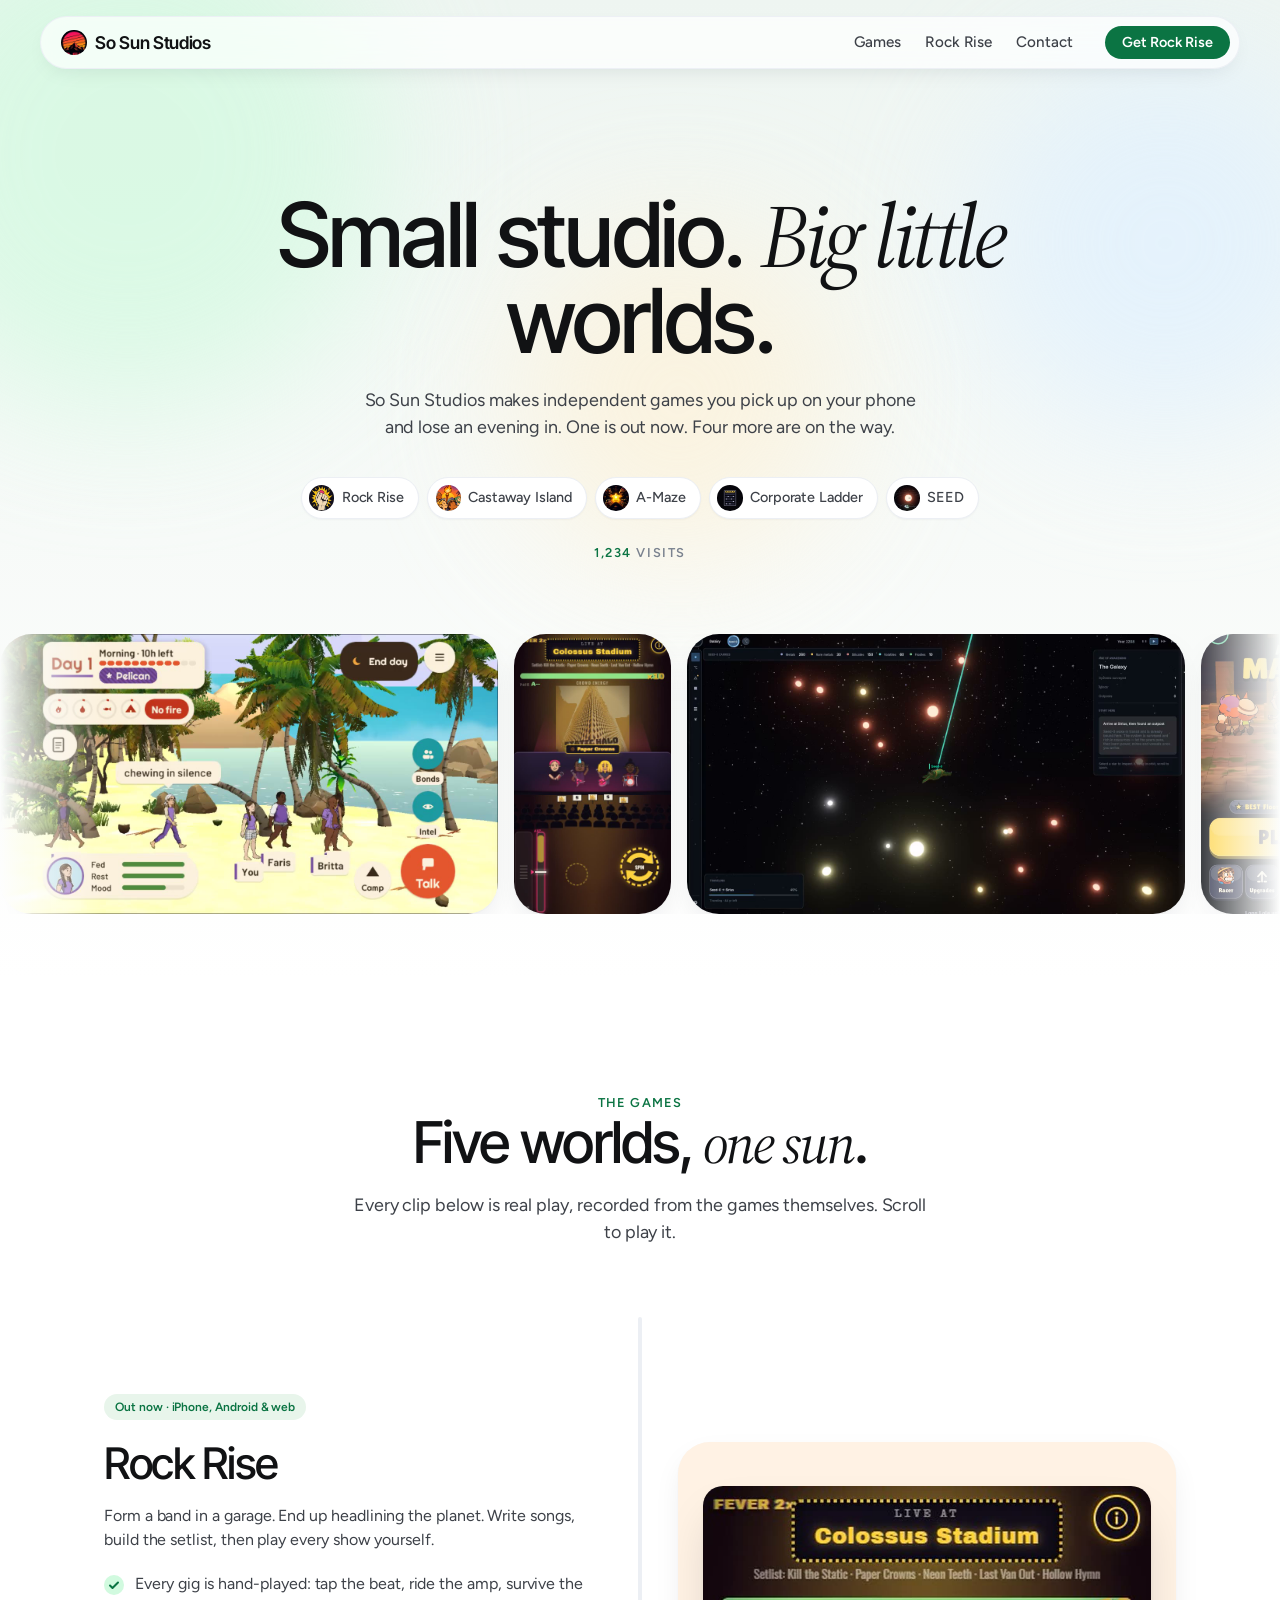
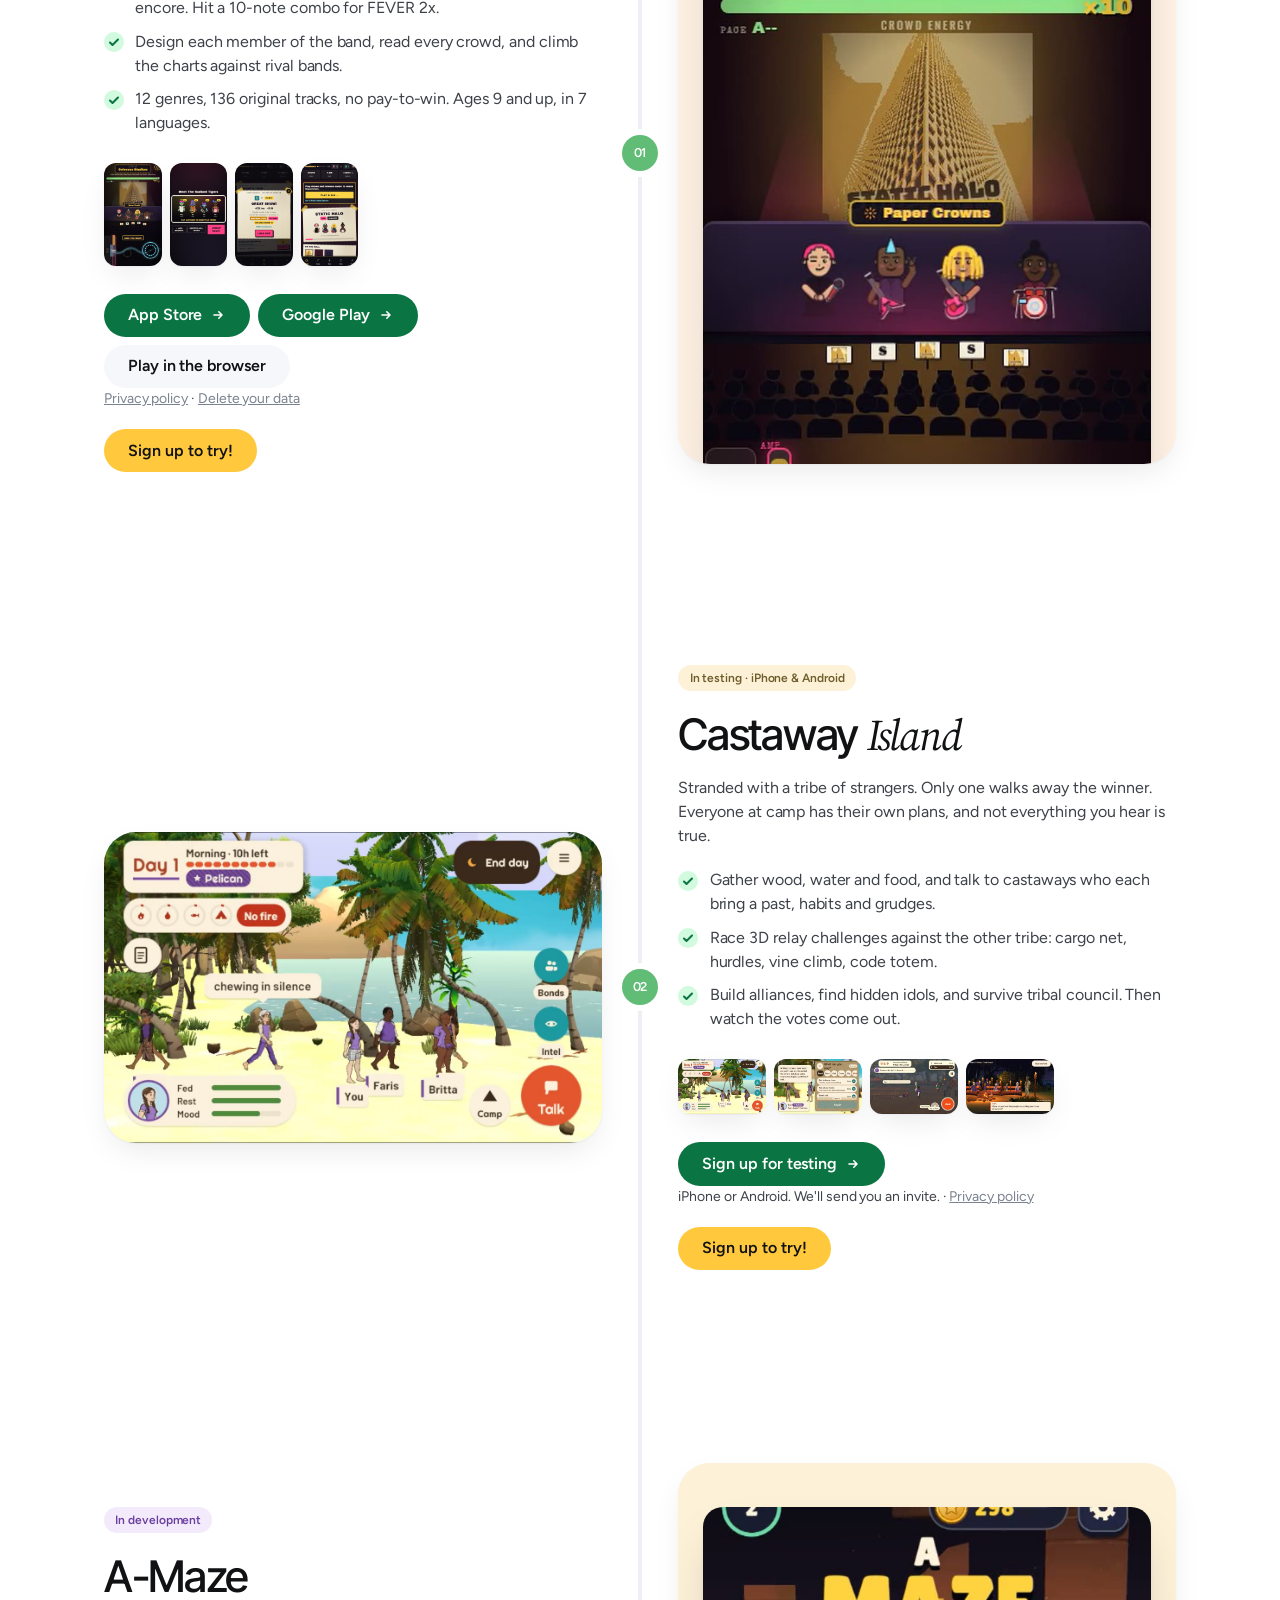
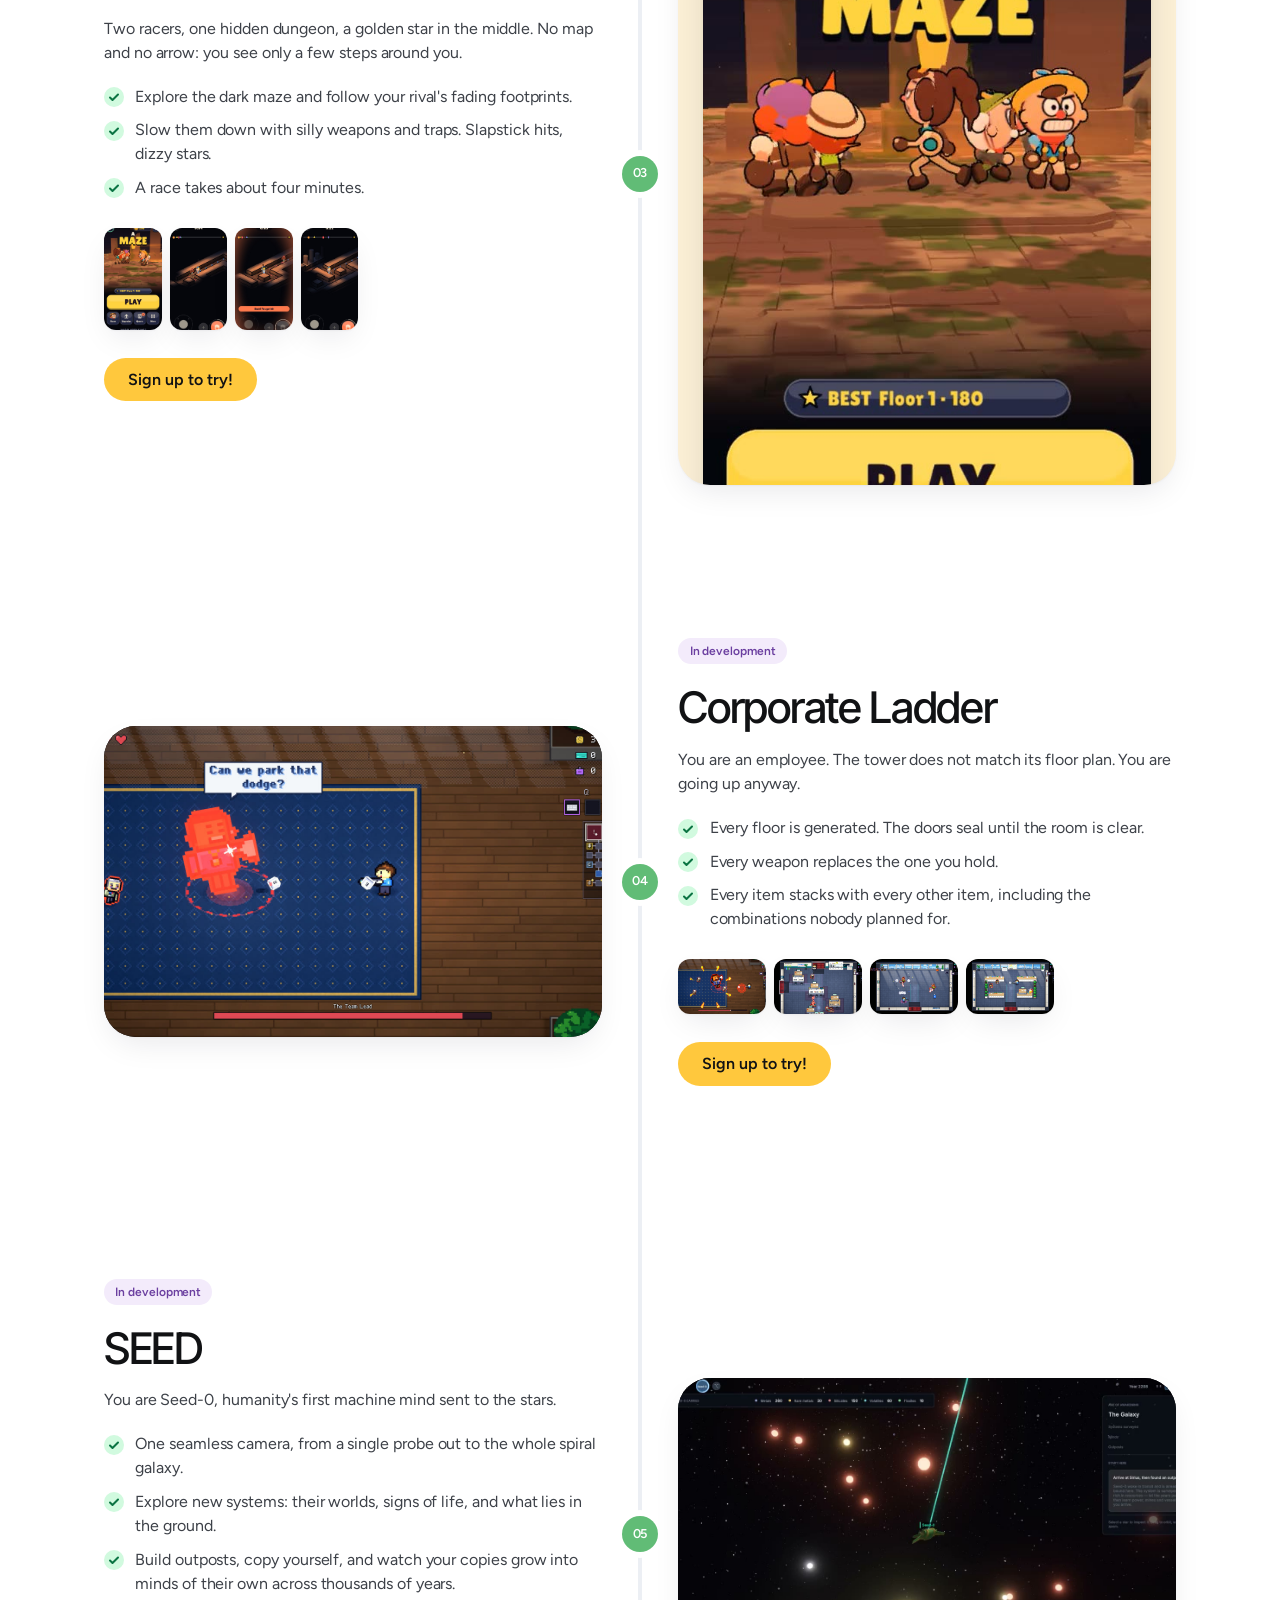
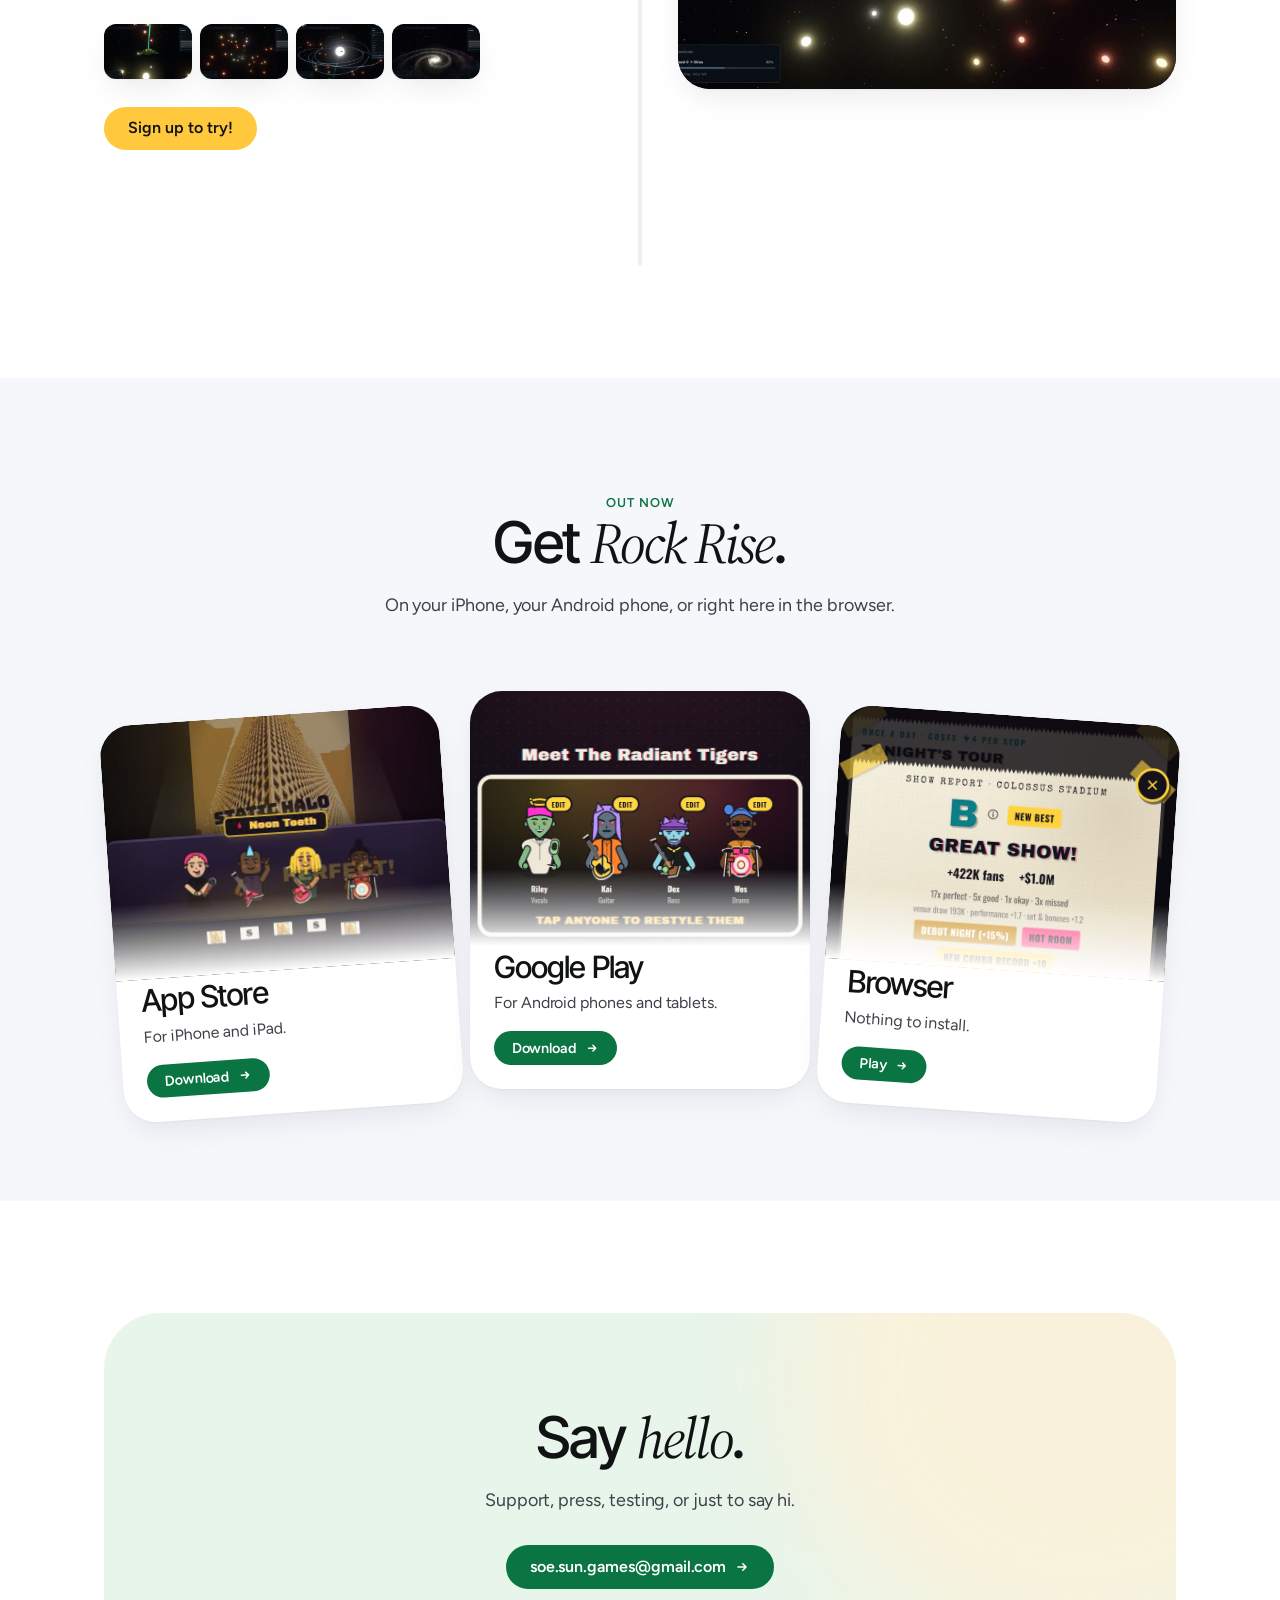
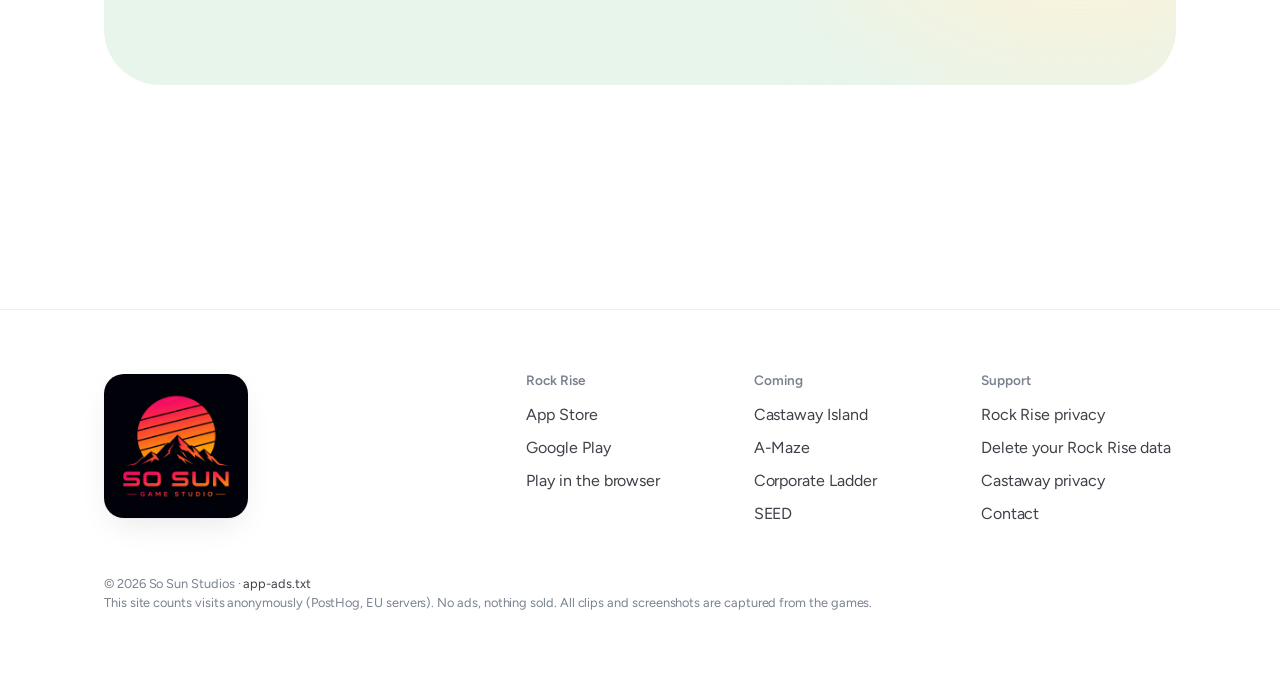
==== commit bd7207b5: "Sign up to try! on every game; fresh Corporate Ladder footage - Each game gets a "Sign up to try!" b" ====
--- a/index.html
+++ b/index.html
@@ -108,6 +108,15 @@
               <a class="btn btn--ghost" href="https://raseosan.github.io/rock-rise-app/">Play in the browser</a>
             </div>
             <p class="small"><a href="https://raseosan.github.io/rock-rise-app/privacy.html">Privacy policy</a> · <a href="https://raseosan.github.io/rock-rise-app/delete.html">Delete your data</a></p>
+            <form class="signup" data-game="Rock Rise" novalidate>
+              <button type="button" class="btn btn--sun signup__open">Sign up to try!</button>
+              <div class="signup__field" hidden>
+                <input type="email" name="email" autocomplete="email" placeholder="Your email address" aria-label="Your email address for Rock Rise" required>
+                <input type="text" name="_honey" class="signup__trap" tabindex="-1" autocomplete="off" aria-hidden="true">
+                <button type="submit" class="signup__send" aria-label="Send"><svg><use href="#arrow"/></svg></button>
+              </div>
+              <p class="signup__msg" role="status"></p>
+            </form>
           </div>
         </article>
 
@@ -136,6 +145,15 @@
               <a class="btn" href="https://raseosan.github.io/castaway-testers/" data-track="castaway_signup">Sign up for testing <svg><use href="#arrow"/></svg></a>
             </div>
             <p class="small">iPhone or Android. We'll send you an invite. · <a href="castaway/privacy.html">Privacy policy</a></p>
+            <form class="signup" data-game="Castaway Island" novalidate>
+              <button type="button" class="btn btn--sun signup__open">Sign up to try!</button>
+              <div class="signup__field" hidden>
+                <input type="email" name="email" autocomplete="email" placeholder="Your email address" aria-label="Your email address for Castaway Island" required>
+                <input type="text" name="_honey" class="signup__trap" tabindex="-1" autocomplete="off" aria-hidden="true">
+                <button type="submit" class="signup__send" aria-label="Send"><svg><use href="#arrow"/></svg></button>
+              </div>
+              <p class="signup__msg" role="status"></p>
+            </form>
           </div>
         </article>
 
@@ -160,6 +178,15 @@
               <button data-full="assets/games/a-maze/shot-3.jpg"><img src="assets/games/a-maze/shot-3.jpg" alt="A-Maze: getting hit" loading="lazy"></button>
               <button data-full="assets/games/a-maze/shot-4.jpg"><img src="assets/games/a-maze/shot-4.jpg" alt="A-Maze: running past temple pillars" loading="lazy"></button>
             </div>
+            <form class="signup" data-game="A-Maze" novalidate>
+              <button type="button" class="btn btn--sun signup__open">Sign up to try!</button>
+              <div class="signup__field" hidden>
+                <input type="email" name="email" autocomplete="email" placeholder="Your email address" aria-label="Your email address for A-Maze" required>
+                <input type="text" name="_honey" class="signup__trap" tabindex="-1" autocomplete="off" aria-hidden="true">
+                <button type="submit" class="signup__send" aria-label="Send"><svg><use href="#arrow"/></svg></button>
+              </div>
+              <p class="signup__msg" role="status"></p>
+            </form>
           </div>
         </article>
 
@@ -184,6 +211,15 @@
               <button data-full="assets/games/corporate-ladder/shot-3.jpg"><img src="assets/games/corporate-ladder/shot-3.jpg" alt="Corporate Ladder: meeting room" loading="lazy"></button>
               <button data-full="assets/games/corporate-ladder/shot-4.jpg"><img src="assets/games/corporate-ladder/shot-4.jpg" alt="Corporate Ladder: ring-shaped room" loading="lazy"></button>
             </div>
+            <form class="signup" data-game="Corporate Ladder" novalidate>
+              <button type="button" class="btn btn--sun signup__open">Sign up to try!</button>
+              <div class="signup__field" hidden>
+                <input type="email" name="email" autocomplete="email" placeholder="Your email address" aria-label="Your email address for Corporate Ladder" required>
+                <input type="text" name="_honey" class="signup__trap" tabindex="-1" autocomplete="off" aria-hidden="true">
+                <button type="submit" class="signup__send" aria-label="Send"><svg><use href="#arrow"/></svg></button>
+              </div>
+              <p class="signup__msg" role="status"></p>
+            </form>
           </div>
         </article>
 
@@ -208,6 +244,15 @@
               <button data-full="assets/games/seed/shot-3.jpg"><img src="assets/games/seed/shot-3.jpg" alt="SEED: the Sirius system" loading="lazy"></button>
               <button data-full="assets/games/seed/shot-4.jpg"><img src="assets/games/seed/shot-4.jpg" alt="SEED: the full spiral galaxy" loading="lazy"></button>
             </div>
+            <form class="signup" data-game="SEED" novalidate>
+              <button type="button" class="btn btn--sun signup__open">Sign up to try!</button>
+              <div class="signup__field" hidden>
+                <input type="email" name="email" autocomplete="email" placeholder="Your email address" aria-label="Your email address for SEED" required>
+                <input type="text" name="_honey" class="signup__trap" tabindex="-1" autocomplete="off" aria-hidden="true">
+                <button type="submit" class="signup__send" aria-label="Send"><svg><use href="#arrow"/></svg></button>
+              </div>
+              <p class="signup__msg" role="status"></p>
+            </form>
           </div>
         </article>
       </div>
--- a/style.css
+++ b/style.css
@@ -277,3 +277,33 @@
 .small a:hover { color: var(--green); }
 /* The full logo sits on its own black square, so give it a rounded tile. */
 .footer__logo { width: 9rem; height: auto; border-radius: var(--r); box-shadow: var(--shadow); }
+
+/* ---------- "Sign up to try!" — a button that opens into an email field ---------- */
+.signup { margin-top: 1rem; max-width: 26rem; }
+/* Sun-yellow, so it stands apart from the green store and play buttons. */
+.btn--sun { --btn-bg: var(--sun); --btn-fg: var(--ink); --btn-fill: var(--ink); --btn-fg-hover: var(--sun); }
+.signup__field {
+  display: flex; align-items: center; gap: .5rem;
+  padding: .35rem .35rem .35rem 1.25rem; border-radius: 999px;
+  background: #fff; border: 1px solid var(--line); box-shadow: var(--shadow);
+  transform-origin: left center;
+  animation: signup-open .5s var(--ease-out);
+}
+/* .btn sets display, which would beat the hidden attribute. */
+.signup [hidden] { display: none !important; }
+.signup__field:focus-within { border-color: var(--green-leaf); box-shadow: 0 0 0 4px var(--green-tint), var(--shadow); }
+@keyframes signup-open { from { opacity: 0; transform: scaleX(.4); } to { opacity: 1; transform: none; } }
+.signup__field input[type="email"] { flex: 1; min-width: 0; border: 0; outline: 0; background: none; font: 500 1rem/1.4 var(--font-ui); color: var(--ink); padding: .5rem 0; }
+.signup__field input::placeholder { color: var(--ink-3); }
+/* Bots fill every field; people never see this one. A filled trap makes FormSubmit drop the message. */
+.signup__trap { position: absolute; left: -9999px; width: 1px; height: 1px; opacity: 0; }
+.signup__send {
+  flex: none; display: grid; place-items: center; width: 2.75rem; height: 2.75rem; border: 0; border-radius: 50%;
+  background: var(--green); color: #fff; cursor: pointer; transition: background .2s, transform .3s var(--ease-out);
+}
+.signup__send:hover { background: var(--green-2); transform: translateX(2px); }
+.signup__send svg { width: 1.2rem; height: 1.2rem; }
+.signup.is-sending .signup__send { opacity: .6; pointer-events: none; }
+.signup__msg { margin: .6rem 0 0 1.25rem; font-size: .9rem; min-height: 1.35em; color: var(--ink-3); }
+.signup__msg.is-error { color: #b42318; }
+.signup.is-done .signup__msg { margin-left: 0; color: var(--green); font-weight: 600; font-size: 1rem; }
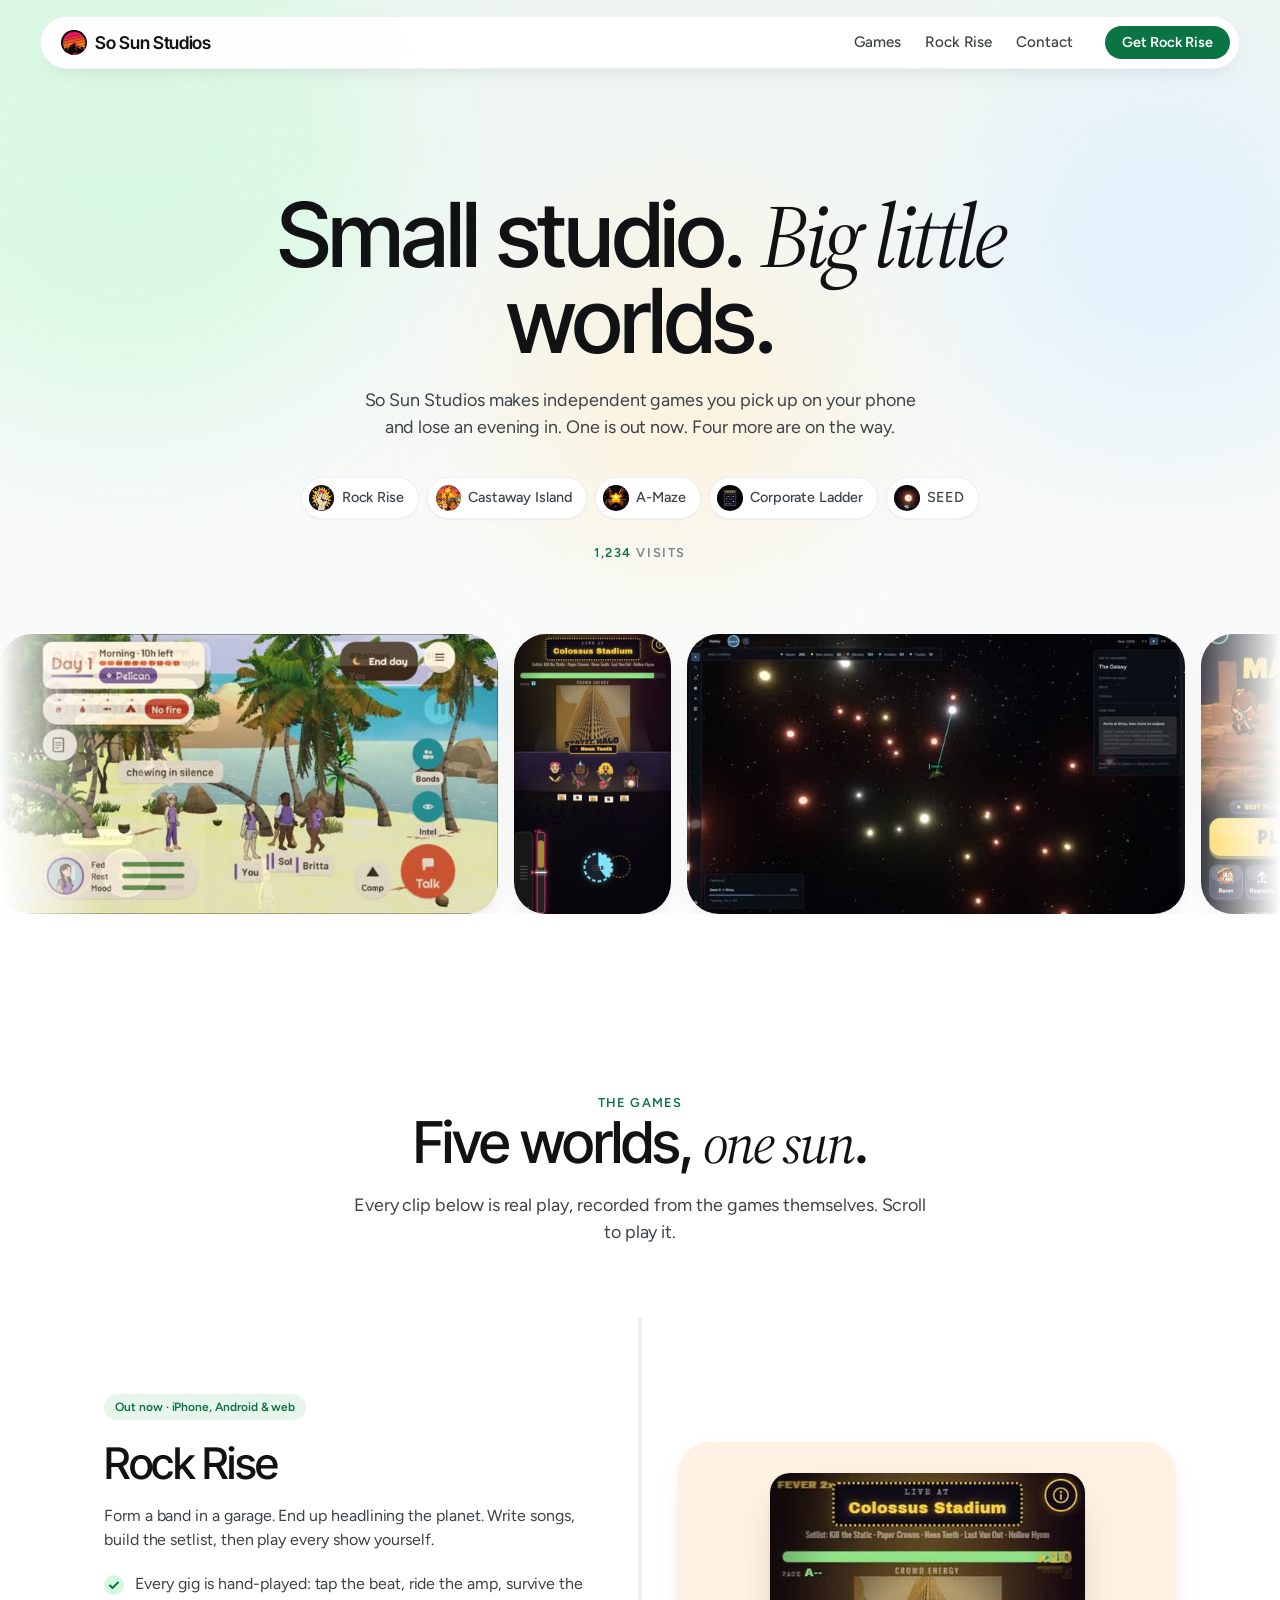
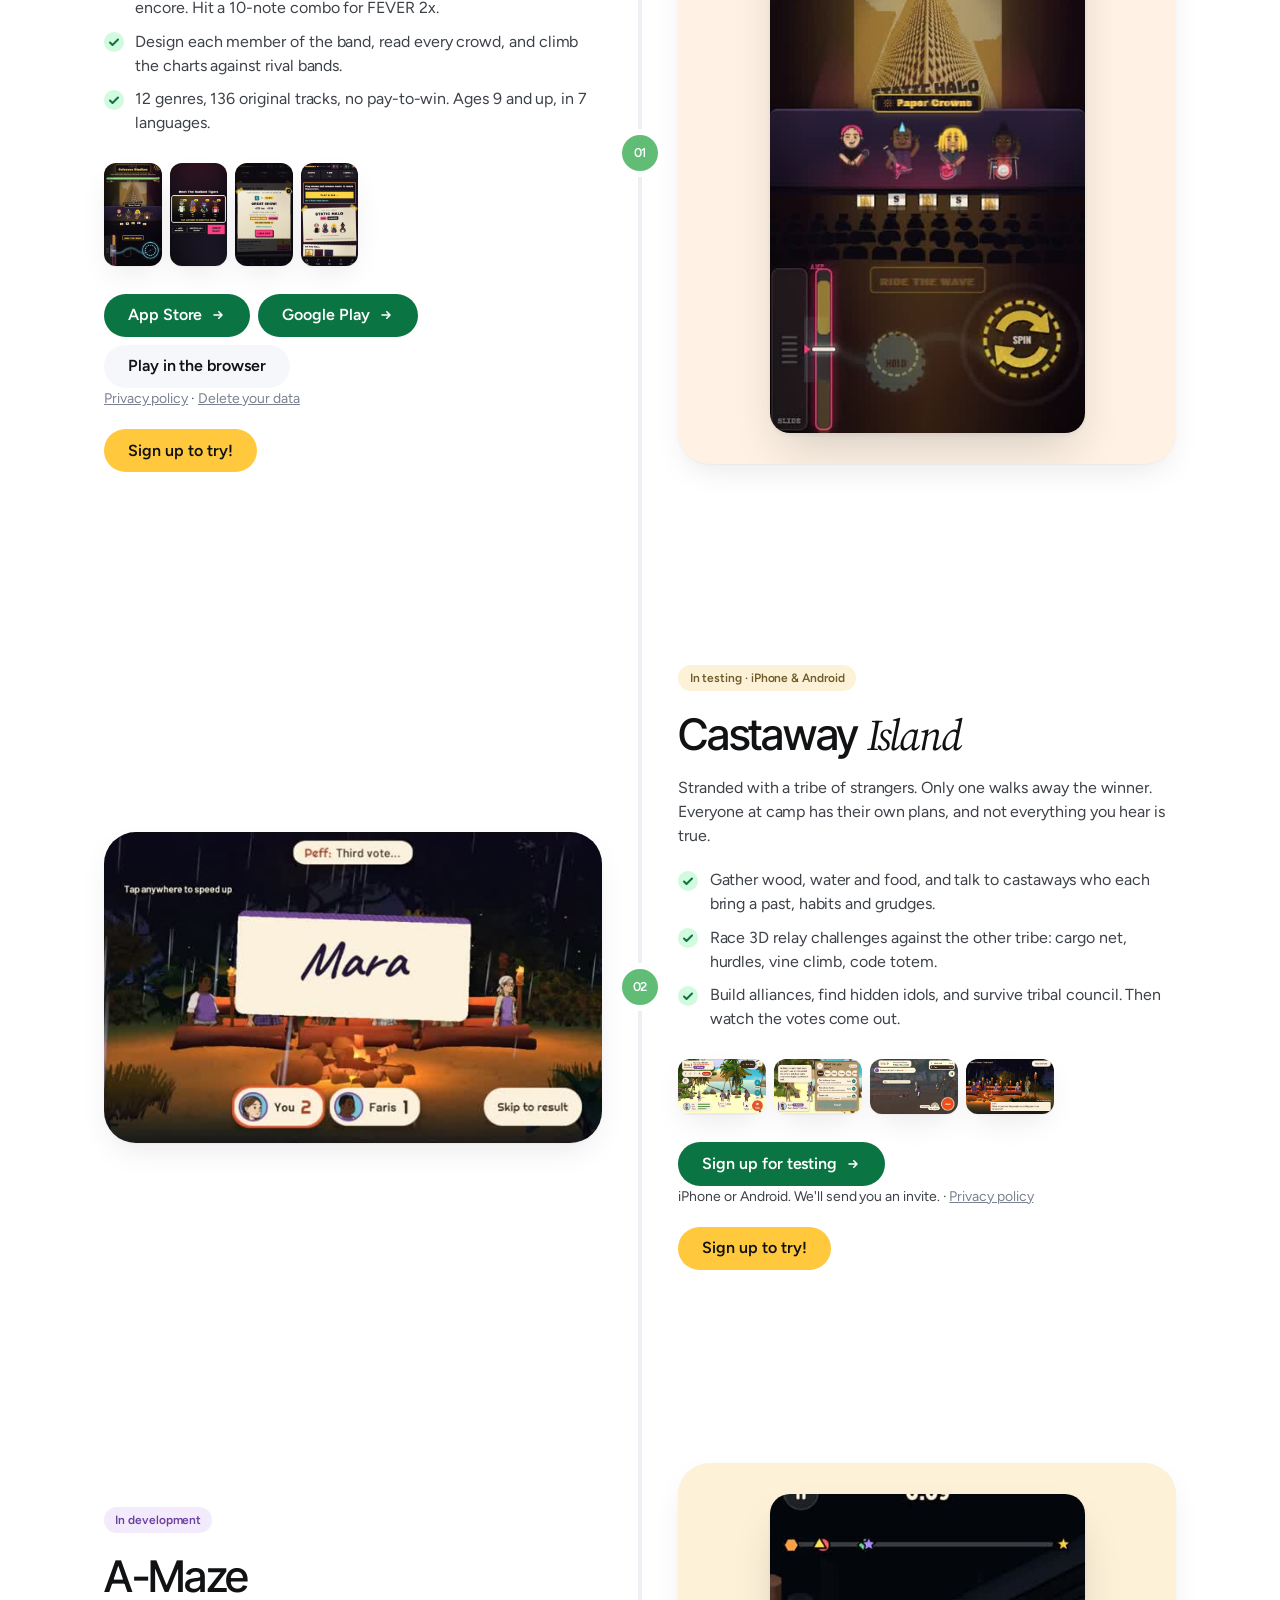
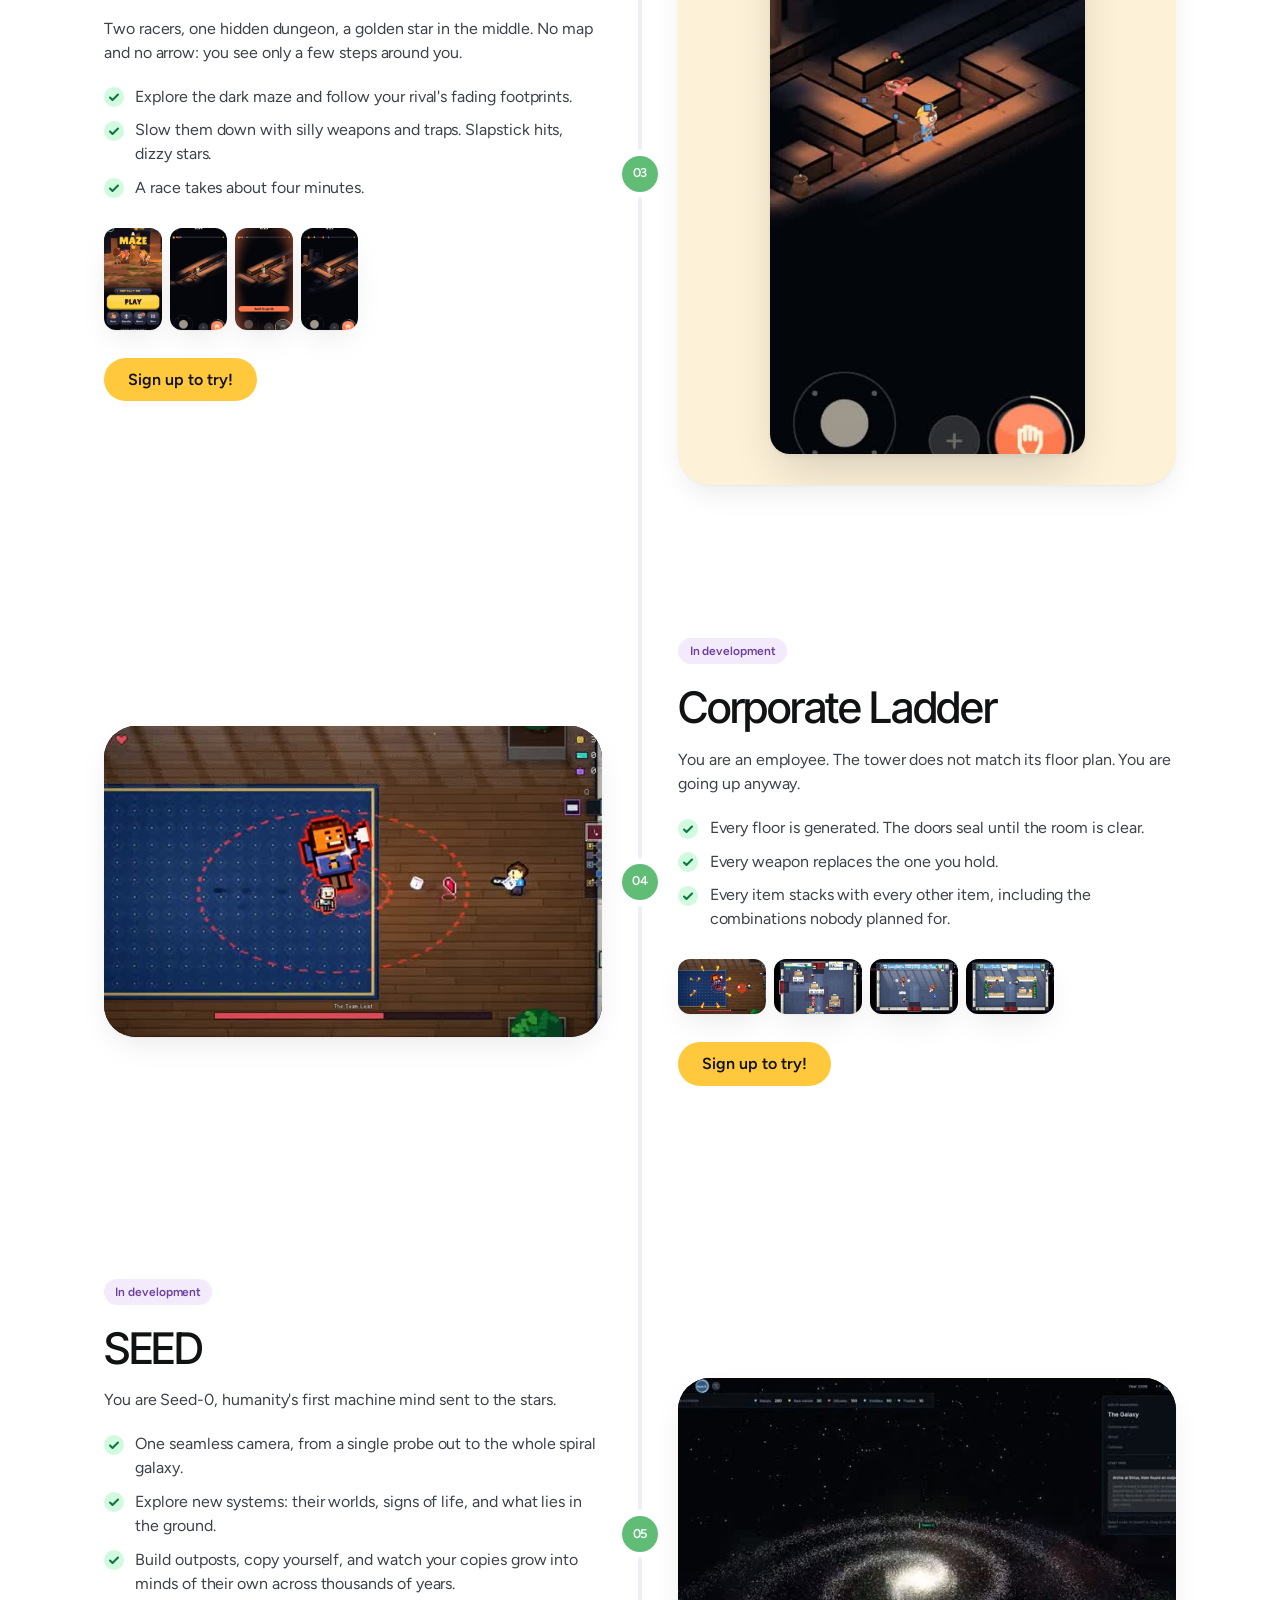
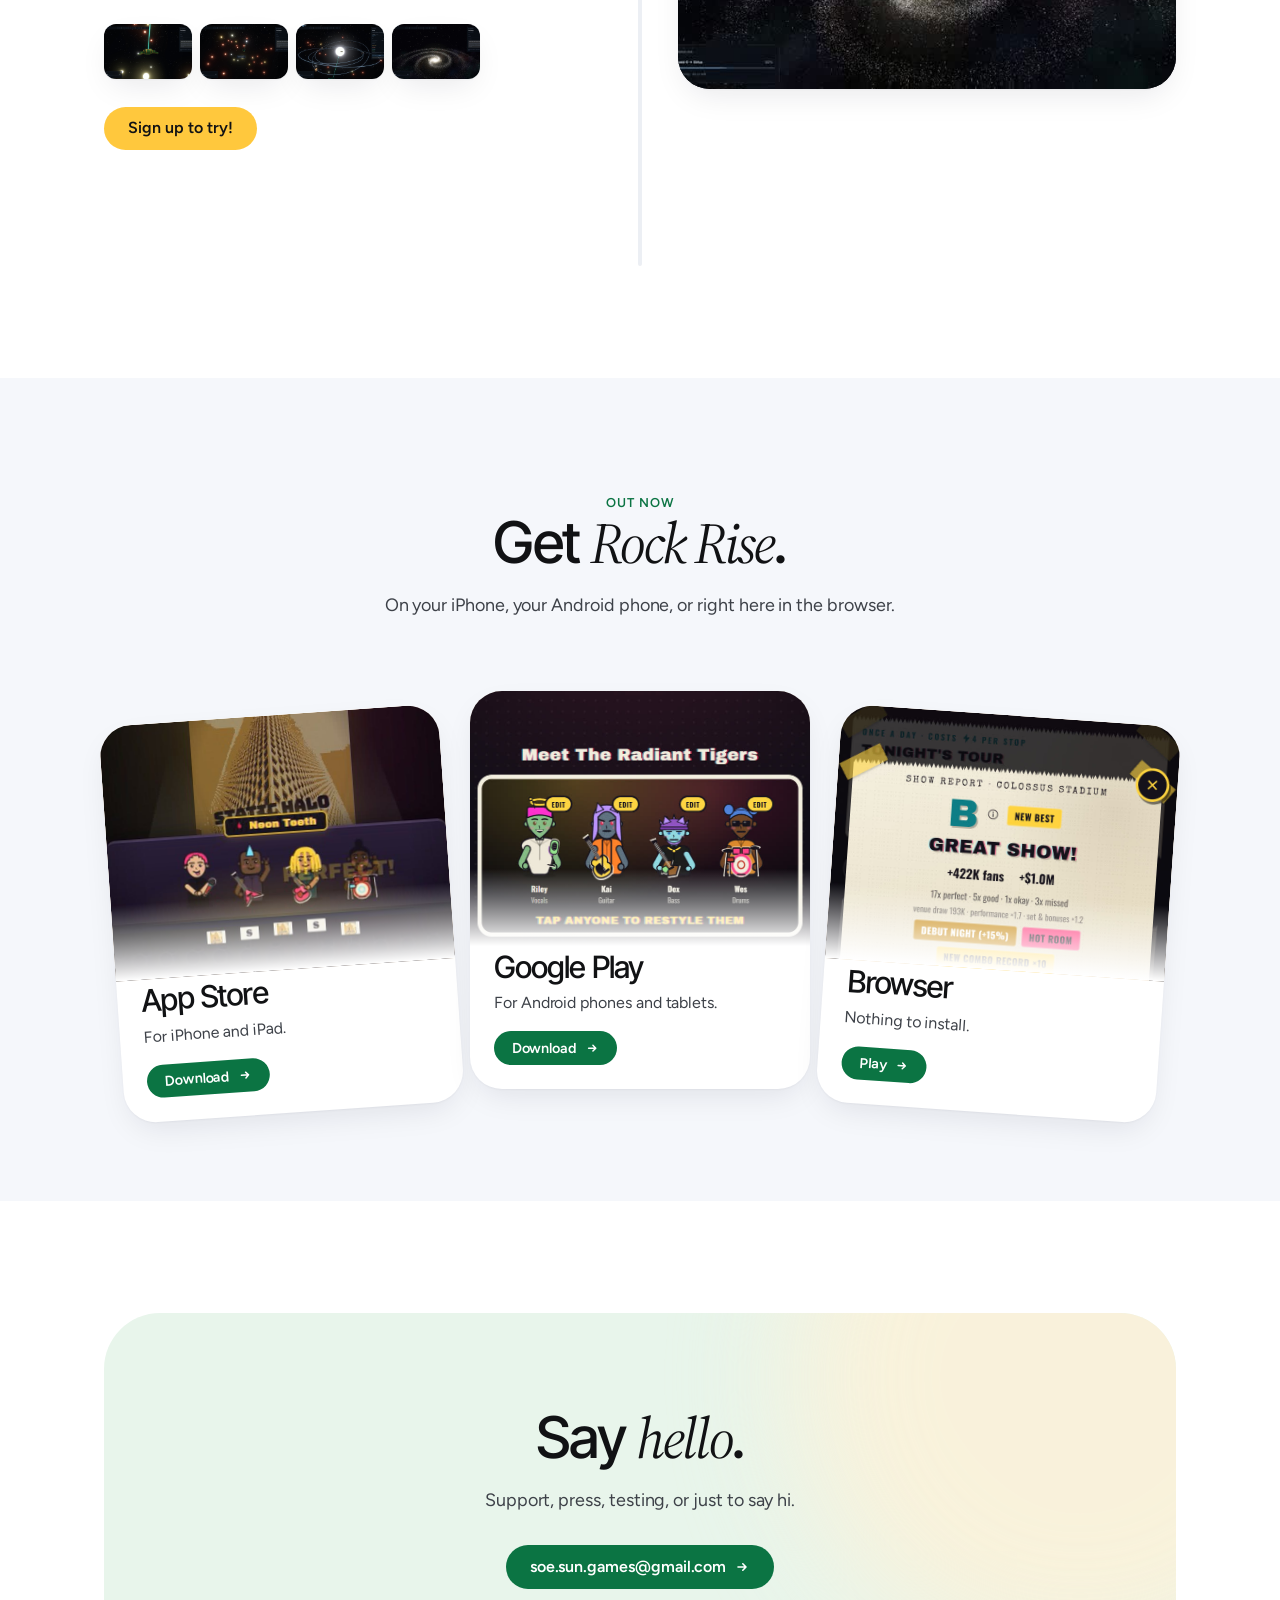
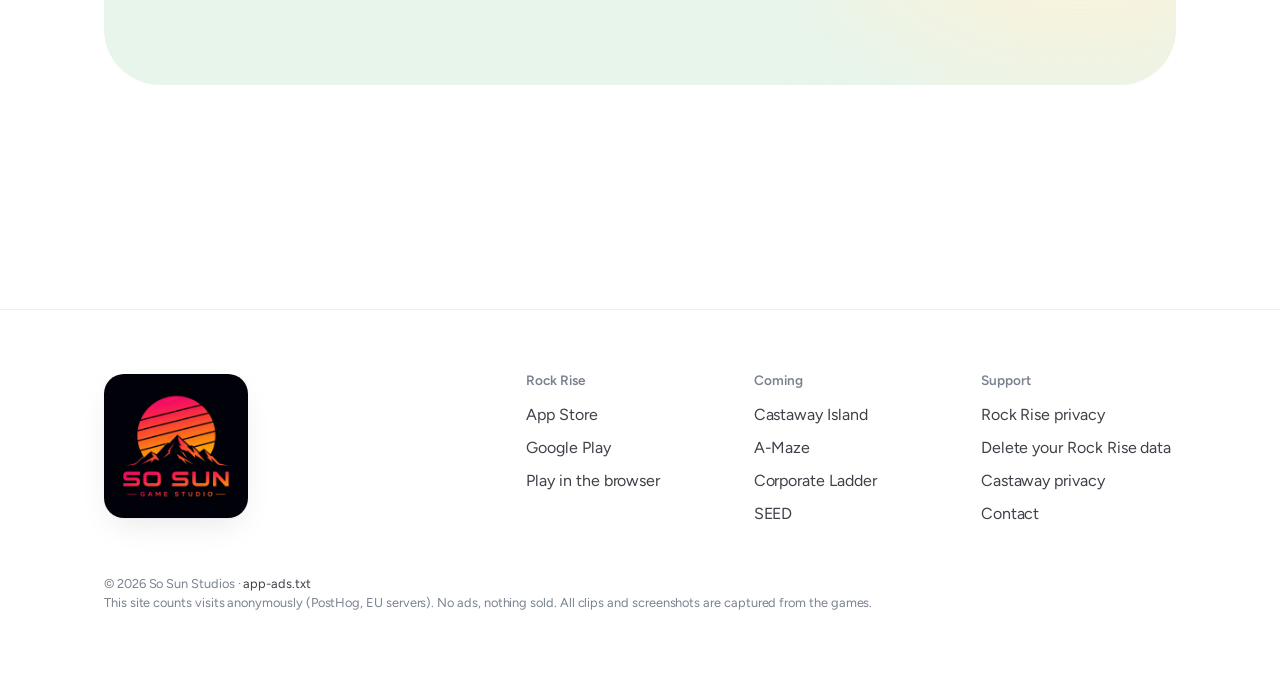
==== commit 30c5cbde: "Clips: paint frame sheets on scroll instead of seeking video Phones froze or barely moved the scroll" ====
--- a/index.html
+++ b/index.html
@@ -51,14 +51,14 @@
       <p class="count reveal" aria-live="polite"><span id="visits">1,234</span> visits</p>
     </div>
 
-    <!-- Sideways reel of real gameplay. Page scroll moves it sideways and scrubs its clips. -->
+    <!-- Sideways reel of real gameplay. Page scroll moves it sideways and steps its clips through their frames. -->
     <div class="reel" aria-hidden="true">
       <div class="reel__track">
-        <div class="reel__item" style="aspect-ratio:16/9"><video data-scrub muted playsinline preload="none" poster="assets/games/castaway/poster.jpg"><source data-src="assets/games/castaway/scrub.mp4" type="video/mp4"></video></div>
-        <div class="reel__item" style="aspect-ratio:9/16"><video data-scrub muted playsinline preload="none" poster="assets/games/rock-rise/poster.jpg"><source data-src="assets/games/rock-rise/scrub.mp4" type="video/mp4"></video></div>
-        <div class="reel__item" style="aspect-ratio:16/9"><video data-scrub muted playsinline preload="none" poster="assets/games/seed/poster.jpg"><source data-src="assets/games/seed/scrub.mp4" type="video/mp4"></video></div>
-        <div class="reel__item" style="aspect-ratio:9/16"><video data-scrub muted playsinline preload="none" poster="assets/games/a-maze/poster.jpg"><source data-src="assets/games/a-maze/scrub.mp4" type="video/mp4"></video></div>
-        <div class="reel__item" style="aspect-ratio:16/9"><video data-scrub muted playsinline preload="none" poster="assets/games/corporate-ladder/poster.jpg"><source data-src="assets/games/corporate-ladder/scrub.mp4" type="video/mp4"></video></div>
+        <div class="reel__item" style="aspect-ratio:16/9"><canvas class="seq" data-seq="assets/games/castaway/frames" data-n="64" data-cols="4" data-w="640" data-h="360" style="background-image:url(assets/games/castaway/poster.jpg)" aria-hidden="true"></canvas></div>
+        <div class="reel__item" style="aspect-ratio:9/16"><canvas class="seq" data-seq="assets/games/rock-rise/frames" data-n="64" data-cols="4" data-w="400" data-h="712" style="background-image:url(assets/games/rock-rise/poster.jpg)" aria-hidden="true"></canvas></div>
+        <div class="reel__item" style="aspect-ratio:16/9"><canvas class="seq" data-seq="assets/games/seed/frames" data-n="64" data-cols="4" data-w="640" data-h="360" style="background-image:url(assets/games/seed/poster.jpg)" aria-hidden="true"></canvas></div>
+        <div class="reel__item" style="aspect-ratio:9/16"><canvas class="seq" data-seq="assets/games/a-maze/frames" data-n="64" data-cols="4" data-w="400" data-h="868" style="background-image:url(assets/games/a-maze/poster.jpg)" aria-hidden="true"></canvas></div>
+        <div class="reel__item" style="aspect-ratio:16/9"><canvas class="seq" data-seq="assets/games/corporate-ladder/frames" data-n="64" data-cols="4" data-w="640" data-h="360" style="background-image:url(assets/games/corporate-ladder/poster.jpg)" aria-hidden="true"></canvas></div>
         <!-- Second set: stills only, to keep the number of videos low. -->
         <div class="reel__item" style="aspect-ratio:16/9"><img src="assets/games/castaway/shot-1.jpg" alt="" loading="lazy"></div>
         <div class="reel__item" style="aspect-ratio:9/16"><img src="assets/games/rock-rise/shot-1.jpg" alt="" loading="lazy"></div>
@@ -85,7 +85,7 @@
         <article class="stop" id="rock-rise">
           <span class="stop__dot">01</span>
           <div class="stop__media stop__media--portrait reveal" style="--tint:var(--peach)">
-            <video data-scrub muted playsinline preload="none" poster="assets/games/rock-rise/poster.jpg" aria-label="Rock Rise gameplay: a live set at Colossus Stadium"><source data-src="assets/games/rock-rise/scrub.mp4" type="video/mp4"></video>
+            <canvas class="seq" data-seq="assets/games/rock-rise/frames" data-n="64" data-cols="4" data-w="400" data-h="712" style="background-image:url(assets/games/rock-rise/poster.jpg)" role="img" aria-label="Rock Rise gameplay: a live set at Colossus Stadium"></canvas>
           </div>
           <div class="stop__text reveal">
             <span class="tag">Out now · iPhone, Android &amp; web</span>
@@ -124,7 +124,7 @@
         <article class="stop" id="castaway">
           <span class="stop__dot">02</span>
           <div class="stop__media reveal" style="--tint:var(--droplet)">
-            <video data-scrub muted playsinline preload="none" poster="assets/games/castaway/poster.jpg" aria-label="Castaway Island gameplay: camp, a relay challenge and tribal council"><source data-src="assets/games/castaway/scrub.mp4" type="video/mp4"></video>
+            <canvas class="seq" data-seq="assets/games/castaway/frames" data-n="64" data-cols="4" data-w="640" data-h="360" style="background-image:url(assets/games/castaway/poster.jpg)" role="img" aria-label="Castaway Island gameplay: camp, a relay challenge and tribal council"></canvas>
           </div>
           <div class="stop__text reveal">
             <span class="tag tag--test">In testing · iPhone &amp; Android</span>
@@ -161,7 +161,7 @@
         <article class="stop" id="a-maze">
           <span class="stop__dot">03</span>
           <div class="stop__media stop__media--portrait reveal" style="--tint:var(--yellow)">
-            <video data-scrub muted playsinline preload="none" poster="assets/games/a-maze/poster.jpg" aria-label="A-Maze gameplay: racing through a fogged temple maze"><source data-src="assets/games/a-maze/scrub.mp4" type="video/mp4"></video>
+            <canvas class="seq" data-seq="assets/games/a-maze/frames" data-n="64" data-cols="4" data-w="400" data-h="868" style="background-image:url(assets/games/a-maze/poster.jpg)" role="img" aria-label="A-Maze gameplay: racing through a fogged temple maze"></canvas>
           </div>
           <div class="stop__text reveal">
             <span class="tag tag--dev">In development</span>
@@ -194,7 +194,7 @@
         <article class="stop" id="corporate-ladder">
           <span class="stop__dot">04</span>
           <div class="stop__media reveal" style="--tint:#05060a">
-            <video data-scrub muted playsinline preload="none" poster="assets/games/corporate-ladder/poster.jpg" aria-label="Corporate Ladder gameplay: clearing an office corridor"><source data-src="assets/games/corporate-ladder/scrub.mp4" type="video/mp4"></video>
+            <canvas class="seq" data-seq="assets/games/corporate-ladder/frames" data-n="64" data-cols="4" data-w="640" data-h="360" style="background-image:url(assets/games/corporate-ladder/poster.jpg)" role="img" aria-label="Corporate Ladder gameplay: clearing an office corridor"></canvas>
           </div>
           <div class="stop__text reveal">
             <span class="tag tag--dev">In development</span>
@@ -227,7 +227,7 @@
         <article class="stop" id="seed">
           <span class="stop__dot">05</span>
           <div class="stop__media reveal" style="--tint:#03040a">
-            <video data-scrub muted playsinline preload="none" poster="assets/games/seed/poster.jpg" aria-label="SEED: zooming from the Seed-0 probe out to the whole galaxy"><source data-src="assets/games/seed/scrub.mp4" type="video/mp4"></video>
+            <canvas class="seq" data-seq="assets/games/seed/frames" data-n="64" data-cols="4" data-w="640" data-h="360" style="background-image:url(assets/games/seed/poster.jpg)" role="img" aria-label="SEED: zooming from the Seed-0 probe out to the whole galaxy"></canvas>
           </div>
           <div class="stop__text reveal">
             <span class="tag tag--dev">In development</span>
--- a/style.css
+++ b/style.css
@@ -109,7 +109,7 @@
   display: flex; align-items: center; gap: 2rem;
   width: min(var(--max), calc(100% - 2rem));
   padding: .55rem .55rem .55rem 1.25rem;
-  background: rgba(255, 255, 255, .72);
+  background: rgba(255, 255, 255, .92);
   backdrop-filter: blur(18px) saturate(1.4); -webkit-backdrop-filter: blur(18px) saturate(1.4);
   border: 1px solid rgba(236, 239, 244, .9); border-radius: 999px;
   box-shadow: 0 8px 24px -12px rgba(16, 24, 40, .15);
@@ -150,7 +150,7 @@
 .reel { margin-top: 4.5rem; overflow: hidden; mask-image: linear-gradient(90deg, transparent, #000 8%, #000 92%, transparent); }
 .reel__track { display: flex; gap: 1rem; width: max-content; transform: translate3d(var(--x, 0px), 0, 0); will-change: transform; }
 .reel__item { height: clamp(180px, 22vw, 280px); border-radius: var(--r-md); overflow: hidden; box-shadow: var(--shadow); background: var(--bg-soft); flex: none; }
-.reel__item video, .reel__item img { height: 100%; width: 100%; object-fit: cover; }
+.reel__item .seq, .reel__item img { height: 100%; width: 100%; object-fit: cover; }
 
 /* ---------- Sections ---------- */
 section { position: relative; }
@@ -194,9 +194,9 @@
 }
 .stop:nth-child(odd of .stop) .stop__media { order: 2; }
 .stop__media { position: relative; border-radius: var(--r-md); overflow: hidden; background: var(--tint, var(--bg-soft)); box-shadow: var(--shadow); aspect-ratio: 16 / 10; }
-.stop__media video { width: 100%; height: 100%; object-fit: cover; }
+.stop__media .seq { width: 100%; height: 100%; }
 .stop__media--portrait { display: grid; place-items: center; aspect-ratio: 4 / 5; }
-.stop__media--portrait video { width: auto; height: 90%; aspect-ratio: 9 / 16; border-radius: 1.25rem; box-shadow: var(--shadow-lift); object-fit: cover; }
+.stop__media--portrait .seq { width: auto; height: 90%; aspect-ratio: 9 / 16; border-radius: 1.25rem; box-shadow: var(--shadow-lift); object-fit: cover; }
 .stop__text h3 { margin: .5rem 0 1rem; font-size: clamp(2rem, 3.4vw, 2.75rem); }
 .stop__text p { color: var(--ink-2); margin: 0 0 1.25rem; }
 .ticks { list-style: none; padding: 0; margin: 0 0 1.75rem; display: grid; gap: .6rem; }
@@ -307,3 +307,8 @@
 .signup__msg { margin: .6rem 0 0 1.25rem; font-size: .9rem; min-height: 1.35em; color: var(--ink-3); }
 .signup__msg.is-error { color: #b42318; }
 .signup.is-done .signup__msg { margin-left: 0; color: var(--green); font-weight: 600; font-size: 1rem; }
+
+/* ---------- Scroll frames ----------
+   A canvas that site.js paints one frame at a time, picked by scroll position.
+   The poster sits behind it as a background, so something shows before the frames arrive. */
+.seq { display: block; background: center / cover no-repeat; }
